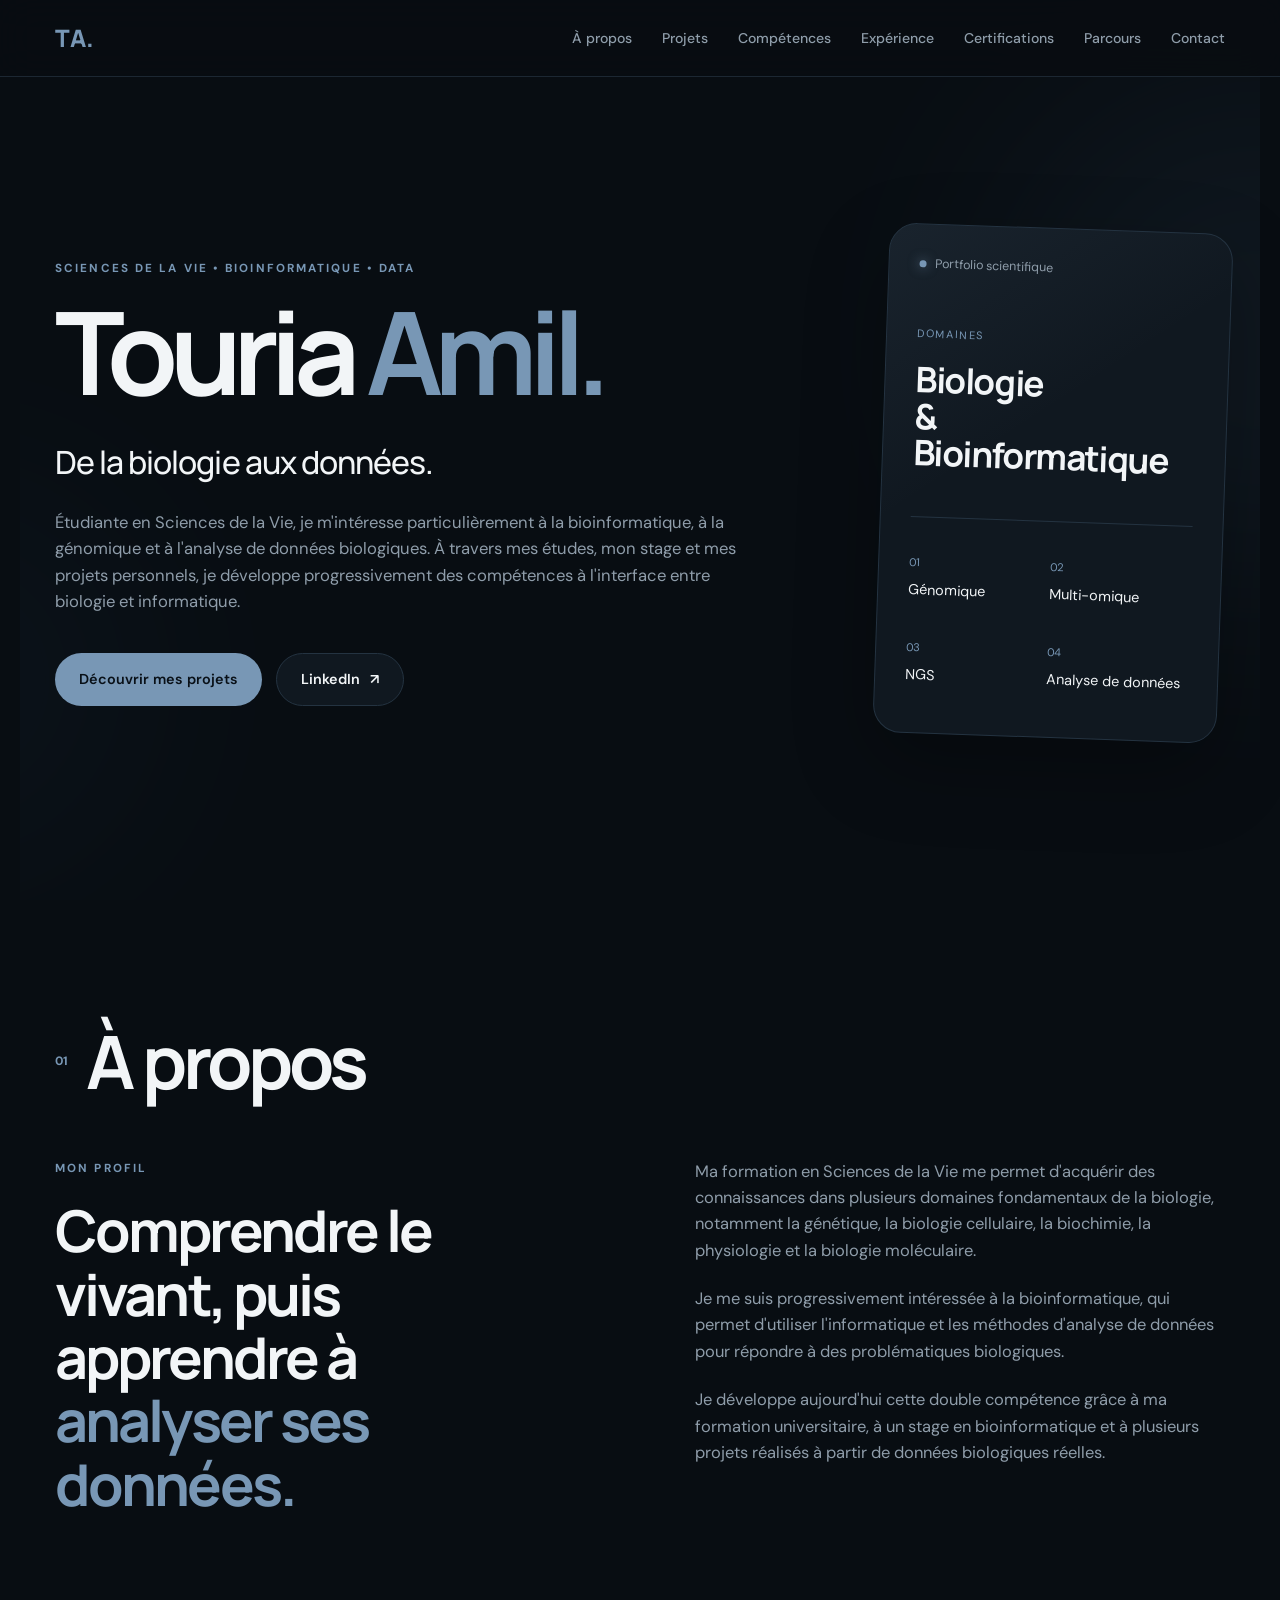
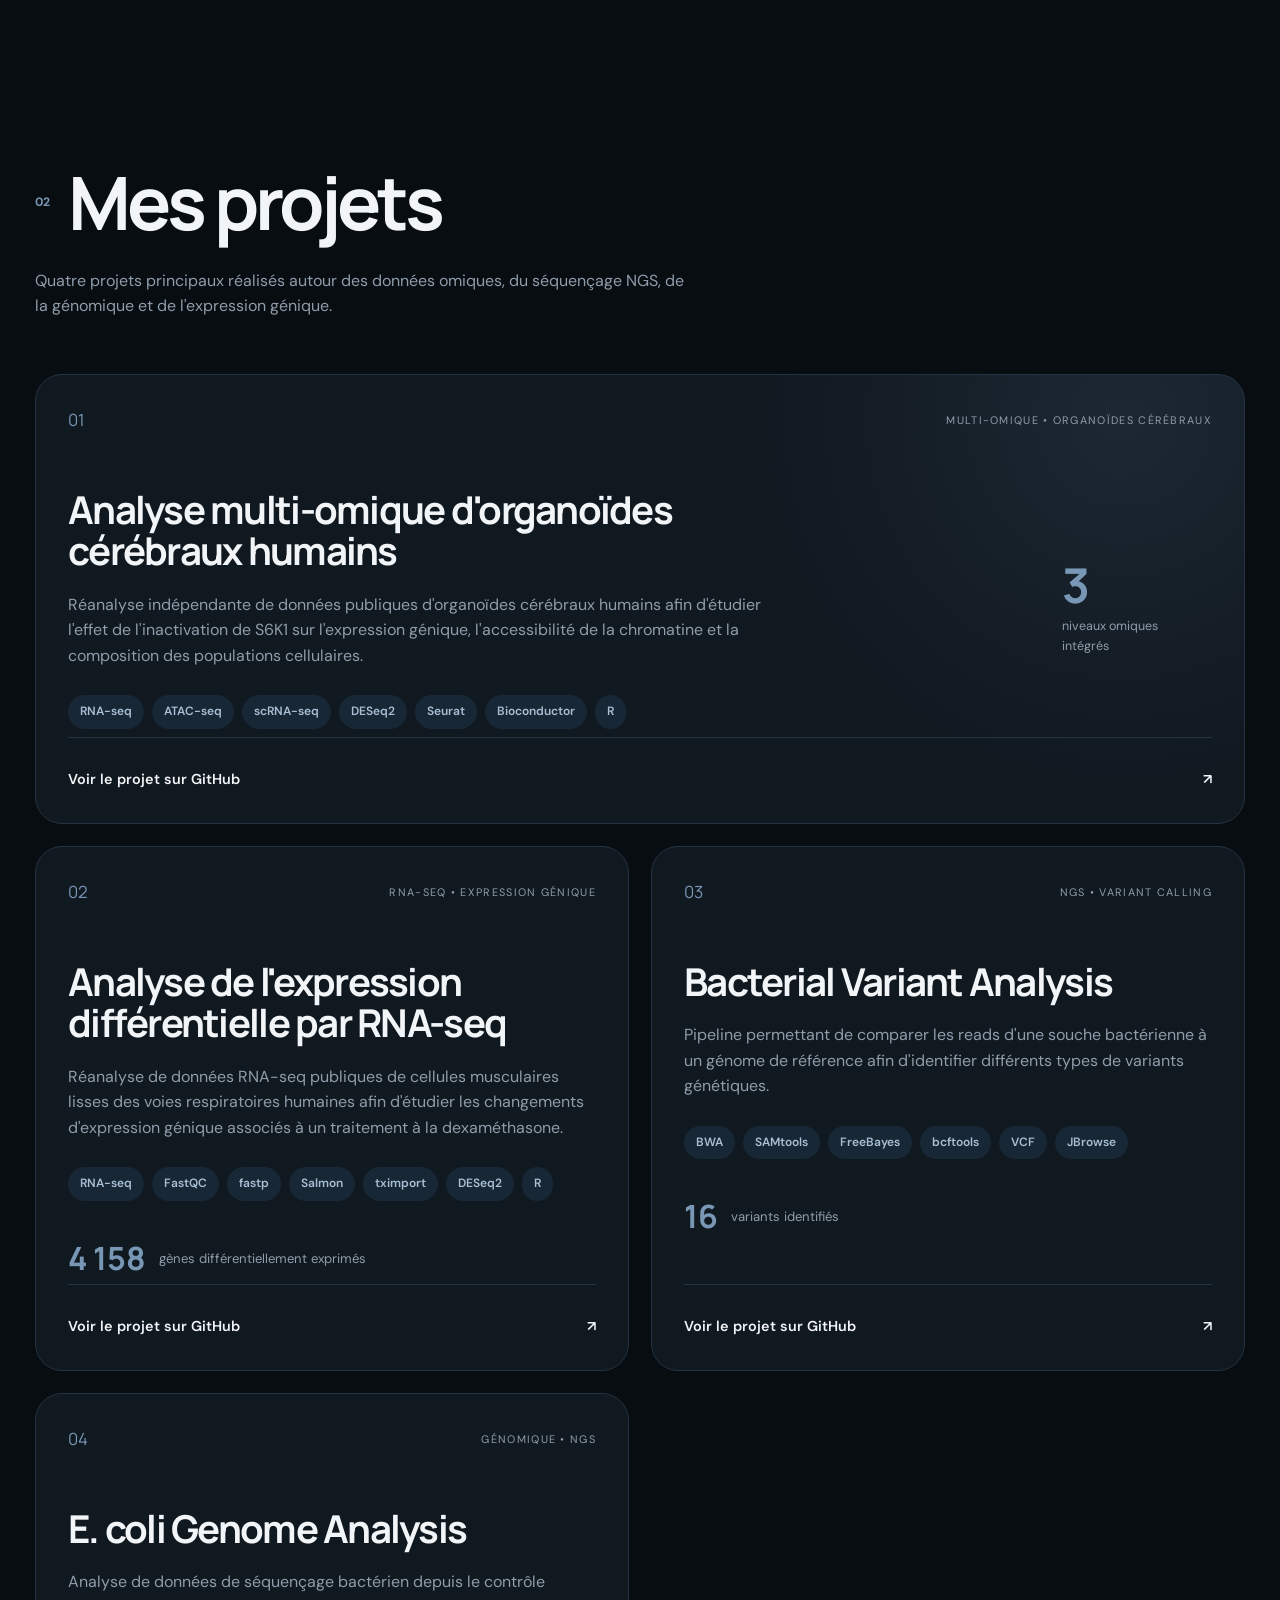
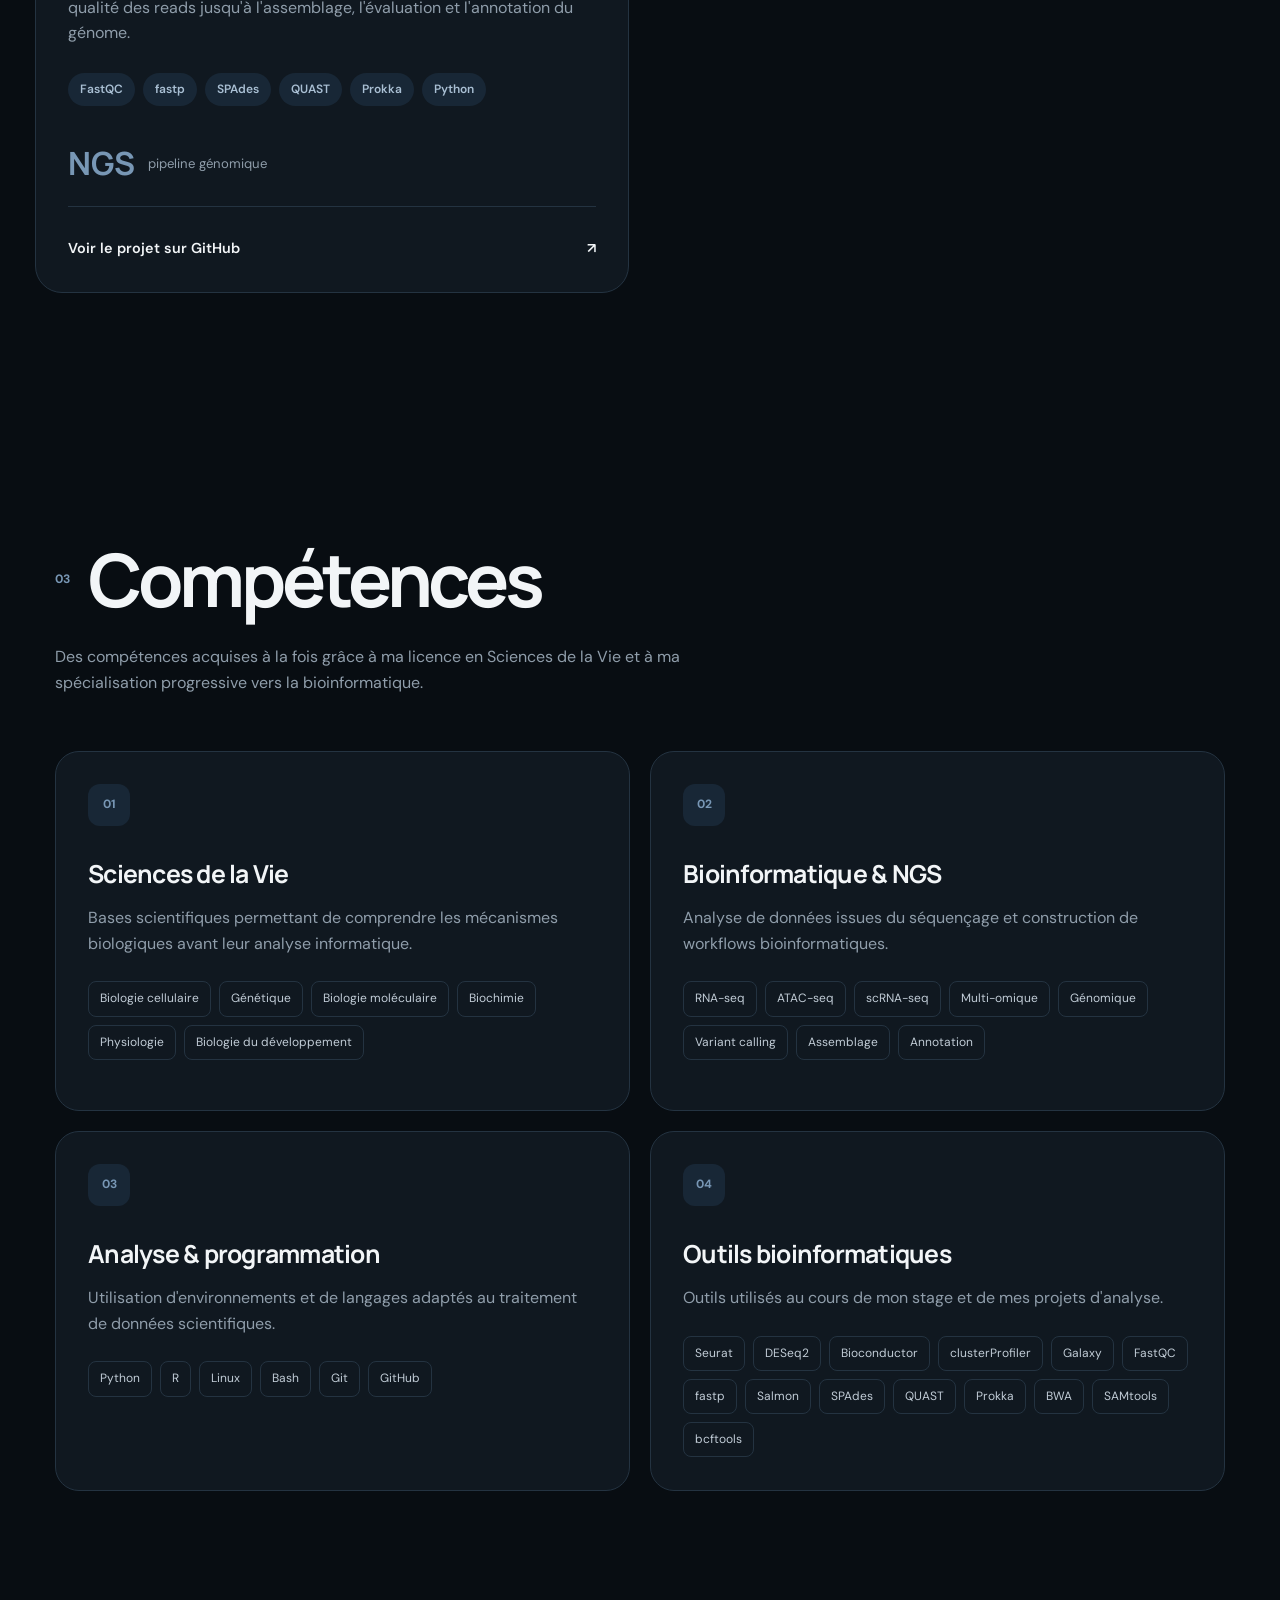
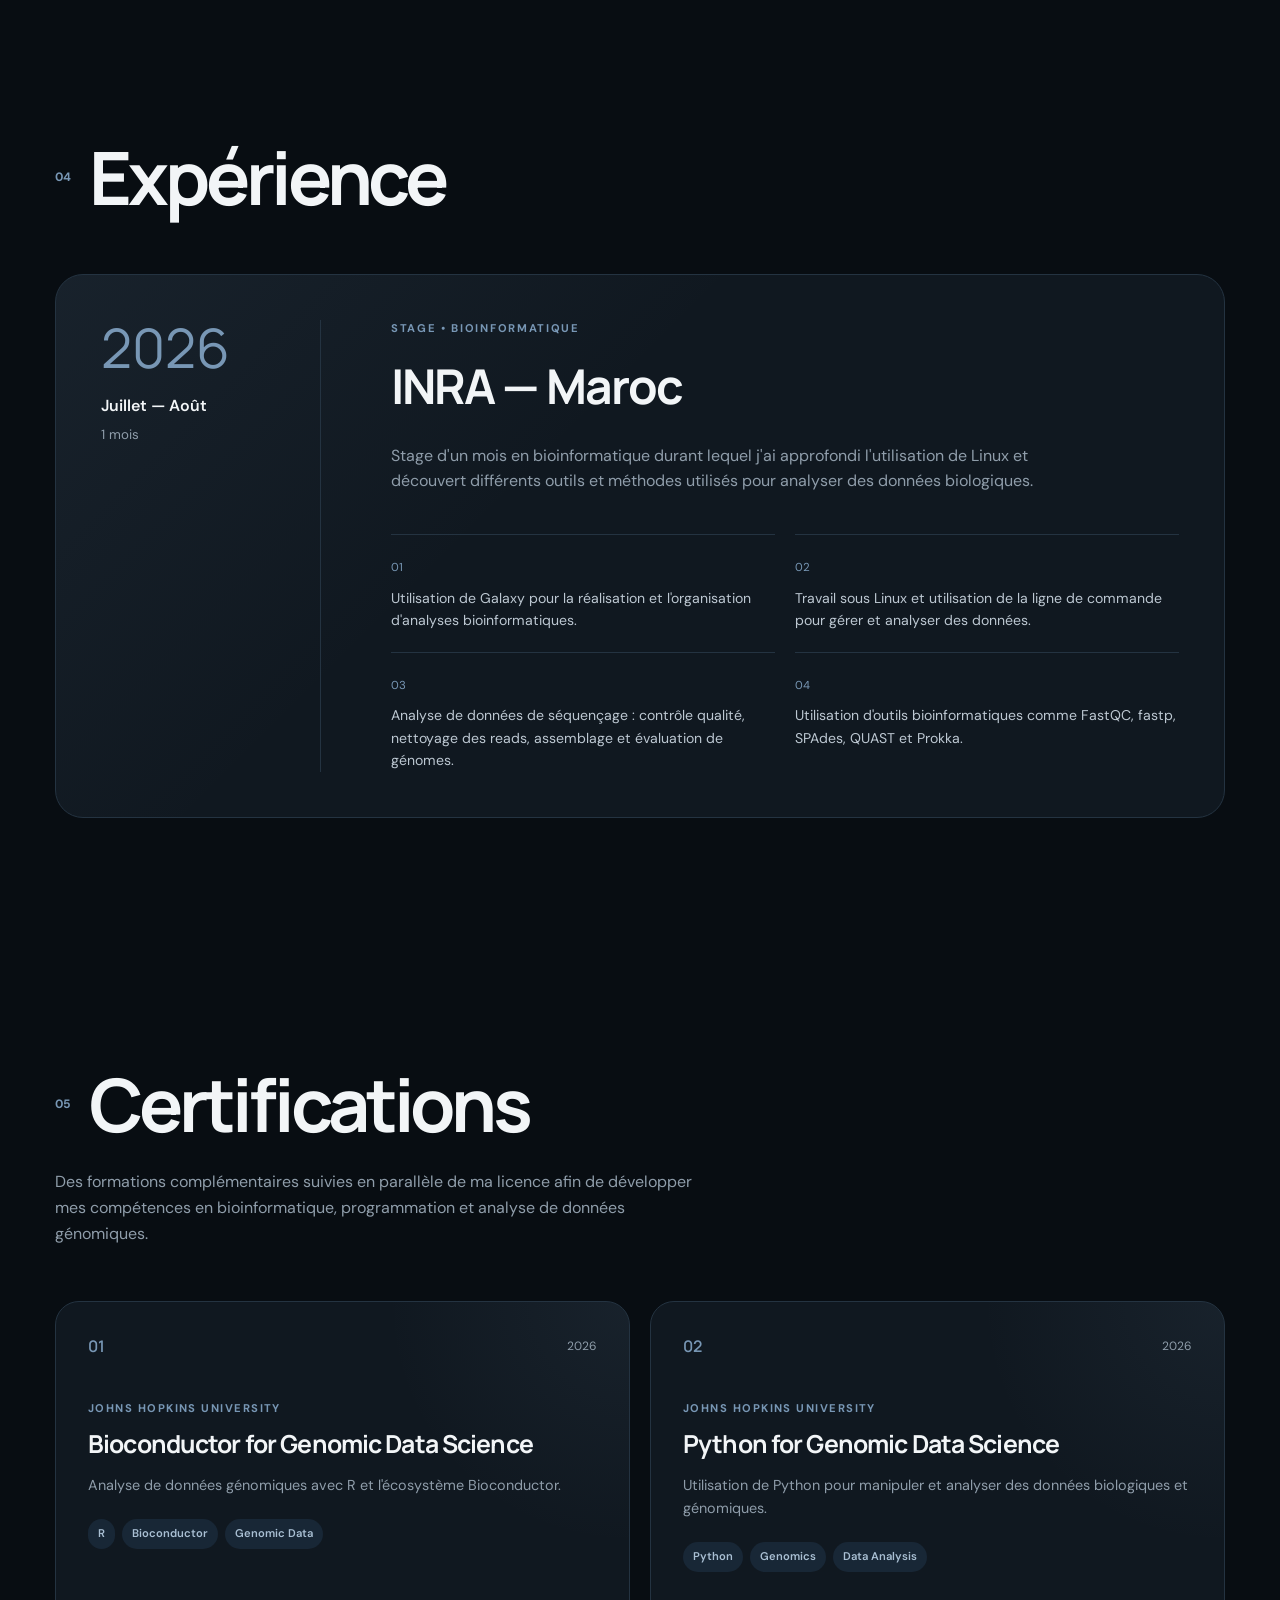
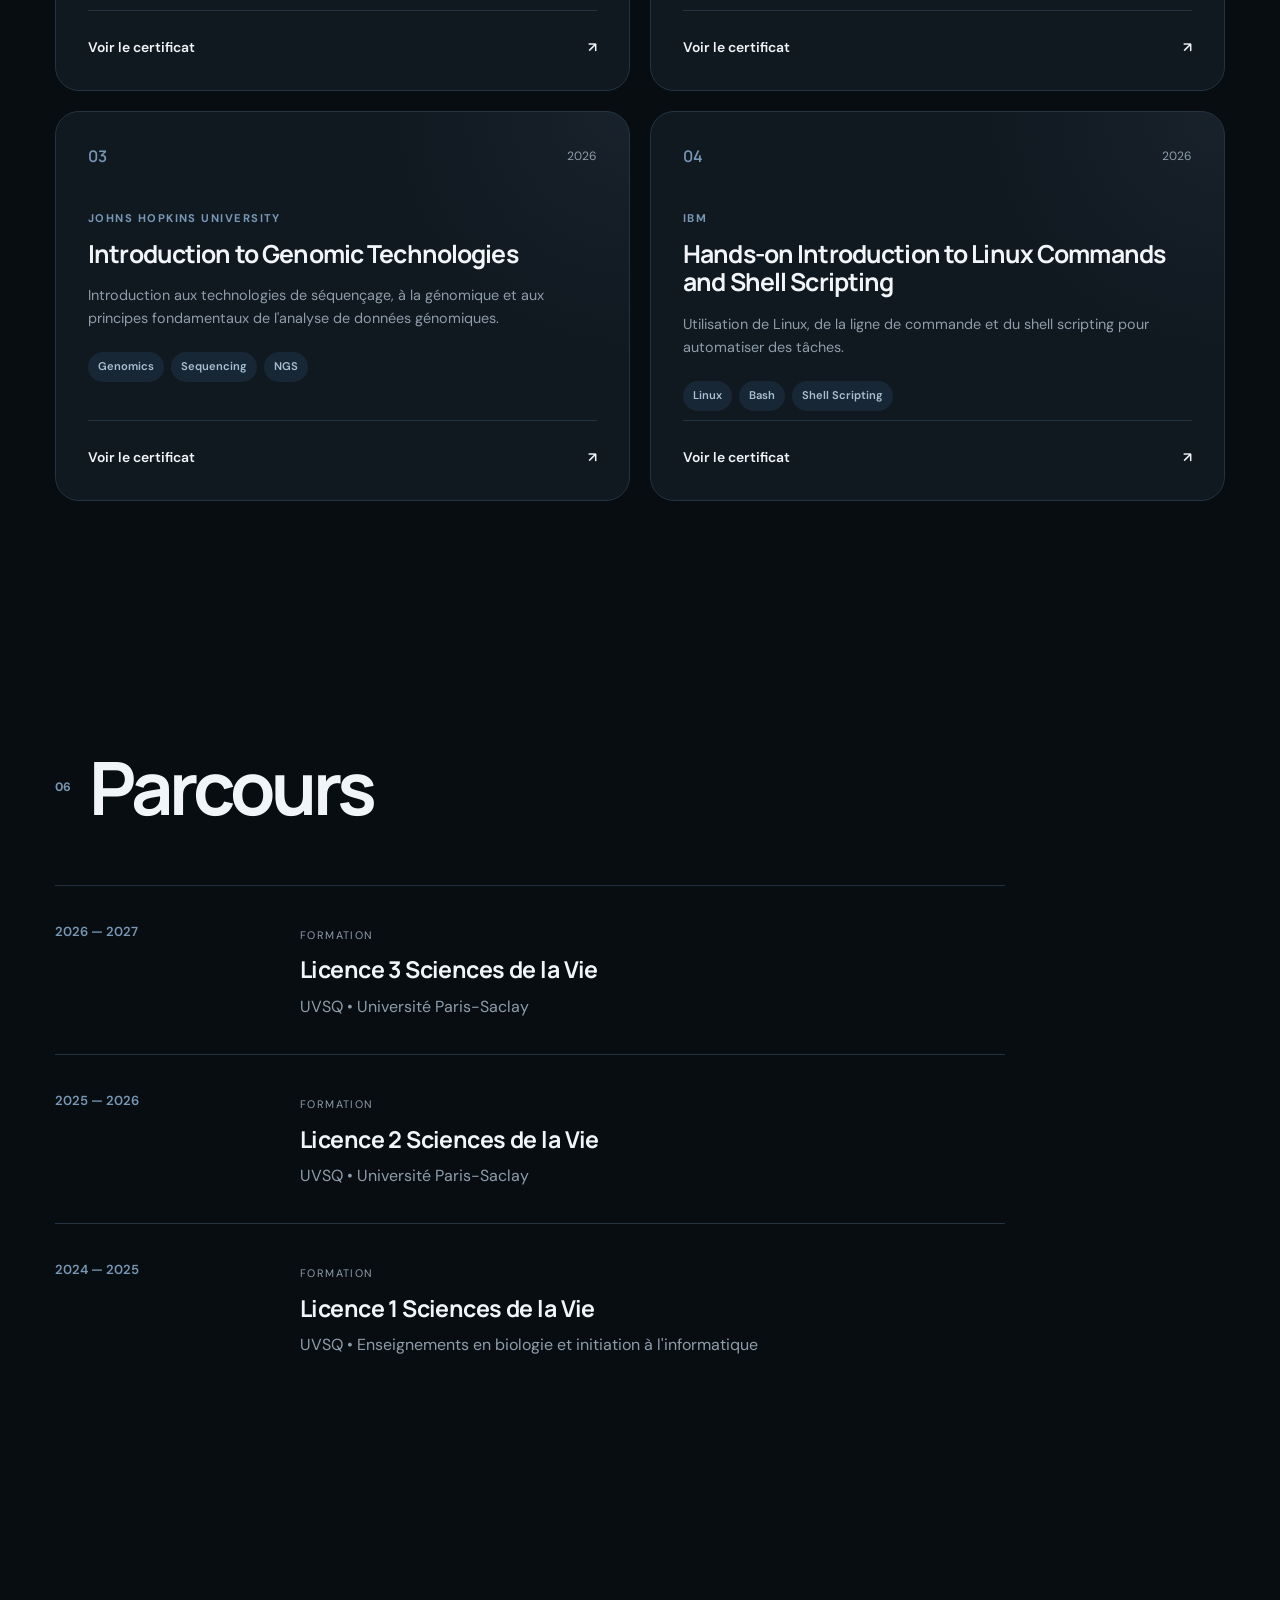
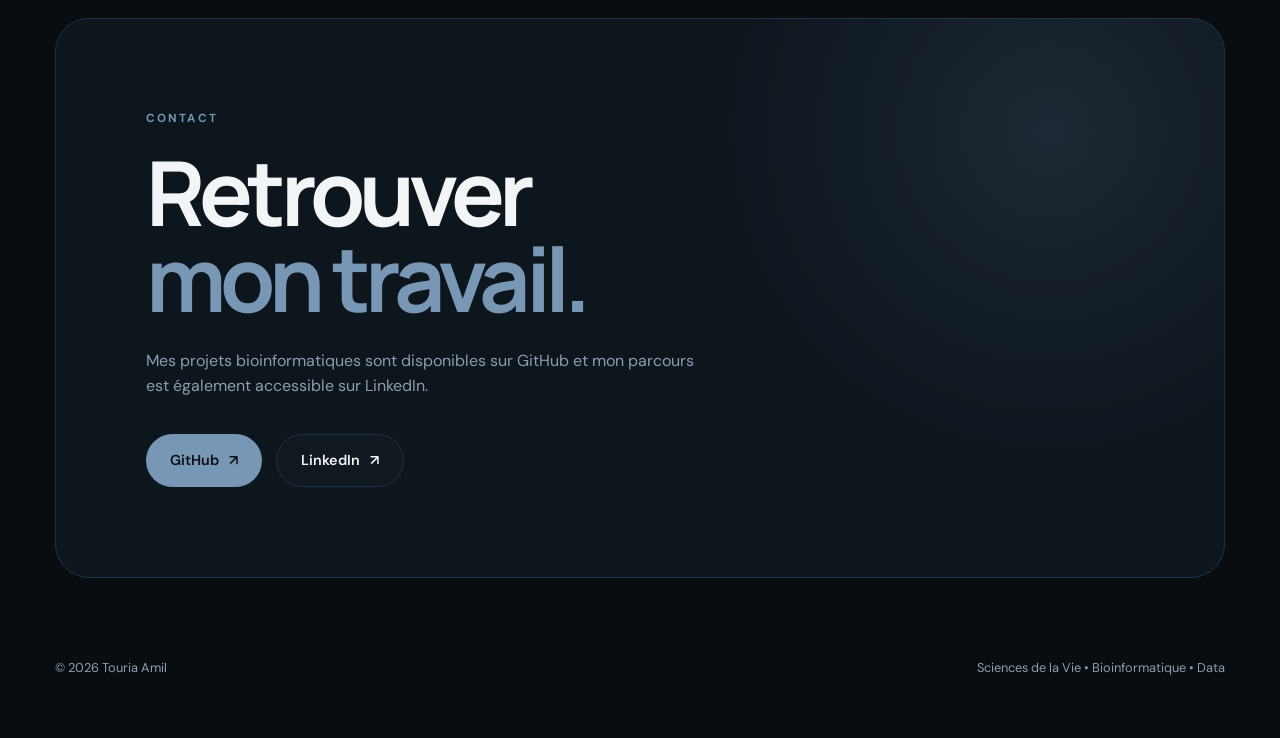
==== index.html @ 4ae5f720 "Initial portfolio" ====
<!DOCTYPE html>
<html lang="fr">

<head>
    <meta charset="UTF-8">

    <meta name="viewport"
          content="width=device-width, initial-scale=1.0">

    <meta name="description"
          content="Portfolio de Touria Amil - Sciences de la Vie, bioinformatique et analyse de données biologiques">

    <title>Touria Amil | Portfolio</title>

    <link rel="stylesheet" href="style.css">
</head>

<body>

    <header class="header">

        <nav class="navbar">

            <a href="#accueil" class="logo">
                TA.
            </a>

            <div class="nav-links">

                <a href="#apropos">À propos</a>
                <a href="#projets">Projets</a>
                <a href="#competences">Compétences</a>
                <a href="#experience">Expérience</a>
                <a href="#certifications">Certifications</a>
                <a href="#parcours">Parcours</a>
                <a href="#contact">Contact</a>

            </div>

        </nav>

    </header>


    <main>

        <section id="accueil" class="hero">

            <div class="hero-background">
                <div class="glow glow-one"></div>
                <div class="glow glow-two"></div>
            </div>

            <div class="hero-content">

                <p class="hero-label">
                    SCIENCES DE LA VIE • BIOINFORMATIQUE • DATA
                </p>

                <h1>
                    Touria
                    <span>Amil.</span>
                </h1>

                <h2>
                    De la biologie aux données.
                </h2>

                <p class="hero-description">
                    Étudiante en Sciences de la Vie, je m'intéresse
                    particulièrement à la bioinformatique, à la génomique
                    et à l'analyse de données biologiques.

                    À travers mes études, mon stage et mes projets personnels,
                    je développe progressivement des compétences à l'interface
                    entre biologie et informatique.
                </p>

                <div class="hero-buttons">

                    <a href="#projets"
                       class="btn btn-primary">
                        Découvrir mes projets
                    </a>

                    <a href="https://www.linkedin.com/in/touria-amil-13b380334/?locale=fr"
                       target="_blank"
                       rel="noopener noreferrer"
                       class="btn btn-secondary">

                        LinkedIn
                        <span>↗</span>

                    </a>

                </div>

            </div>


            <div class="hero-visual">

                <div class="profile-card">

                    <div class="profile-card-top">

                        <span class="status-dot"></span>

                        <span>
                            Portfolio scientifique
                        </span>

                    </div>

                    <div class="profile-main">

                        <span class="profile-small">
                            DOMAINES
                        </span>

                        <h3>
                            Biologie
                            <br>
                            &
                            <br>
                            Bioinformatique
                        </h3>

                    </div>

                    <div class="profile-fields">

                        <div>
                            <span>01</span>
                            <p>Génomique</p>
                        </div>

                        <div>
                            <span>02</span>
                            <p>Multi-omique</p>
                        </div>

                        <div>
                            <span>03</span>
                            <p>NGS</p>
                        </div>

                        <div>
                            <span>04</span>
                            <p>Analyse de données</p>
                        </div>

                    </div>

                </div>

            </div>

        </section>


        <section id="apropos"
                 class="section">

            <div class="section-heading">

                <span>01</span>

                <h2>
                    À propos
                </h2>

            </div>

            <div class="about-grid">

                <div class="about-title">

                    <p class="mini-label">
                        MON PROFIL
                    </p>

                    <h3>
                        Comprendre le vivant,
                        puis apprendre à
                        <span>
                            analyser ses données.
                        </span>
                    </h3>

                </div>

                <div class="about-text">

                    <p>
                        Ma formation en Sciences de la Vie me permet
                        d'acquérir des connaissances dans plusieurs domaines
                        fondamentaux de la biologie, notamment la génétique,
                        la biologie cellulaire, la biochimie, la physiologie
                        et la biologie moléculaire.
                    </p>

                    <p>
                        Je me suis progressivement intéressée à la bioinformatique,
                        qui permet d'utiliser l'informatique et les méthodes
                        d'analyse de données pour répondre à des problématiques
                        biologiques.
                    </p>

                    <p>
                        Je développe aujourd'hui cette double compétence grâce
                        à ma formation universitaire, à un stage en bioinformatique
                        et à plusieurs projets réalisés à partir de données
                        biologiques réelles.
                    </p>

                </div>

            </div>

        </section>


        <section id="projets"
                 class="section projects-section">

            <div class="section-heading">

                <span>02</span>

                <h2>
                    Mes projets
                </h2>

            </div>

            <p class="section-intro">
                Quatre projets principaux réalisés autour des données omiques,
                du séquençage NGS, de la génomique et de l'expression génique.
            </p>


            <div class="projects-grid">

                <article class="project-card project-featured">

                    <div class="project-header">

                        <span class="project-number">
                            01
                        </span>

                        <span class="project-category">
                            MULTI-OMIQUE • ORGANOÏDES CÉRÉBRAUX
                        </span>

                    </div>

                    <div class="project-content">

                        <div class="project-main">

                            <h3>
                                Analyse multi-omique d'organoïdes cérébraux humains
                            </h3>

                            <p>
                                Réanalyse indépendante de données publiques
                                d'organoïdes cérébraux humains afin d'étudier
                                l'effet de l'inactivation de S6K1 sur l'expression
                                génique, l'accessibilité de la chromatine et
                                la composition des populations cellulaires.
                            </p>

                            <div class="tags">

                                <span>RNA-seq</span>
                                <span>ATAC-seq</span>
                                <span>scRNA-seq</span>
                                <span>DESeq2</span>
                                <span>Seurat</span>
                                <span>Bioconductor</span>
                                <span>R</span>

                            </div>

                        </div>

                        <div class="project-stat">

                            <strong>
                                3
                            </strong>

                            <p>
                                niveaux omiques
                                <br>
                                intégrés
                            </p>

                        </div>

                    </div>

                    <a href="https://github.com/touriaamil/Cell-Souches-Organoides-Multiomics"
                       target="_blank"
                       rel="noopener noreferrer"
                       class="project-link">

                        <span>
                            Voir le projet sur GitHub
                        </span>

                        <span class="arrow">
                            ↗
                        </span>

                    </a>

                </article>


                <article class="project-card">

                    <div class="project-header">

                        <span class="project-number">
                            02
                        </span>

                        <span class="project-category">
                            RNA-SEQ • EXPRESSION GÉNIQUE
                        </span>

                    </div>

                    <div class="project-main">

                        <h3>
                            Analyse de l'expression différentielle par RNA-seq
                        </h3>

                        <p>
                            Réanalyse de données RNA-seq publiques de cellules
                            musculaires lisses des voies respiratoires humaines
                            afin d'étudier les changements d'expression génique
                            associés à un traitement à la dexaméthasone.
                        </p>

                        <div class="tags">

                            <span>RNA-seq</span>
                            <span>FastQC</span>
                            <span>fastp</span>
                            <span>Salmon</span>
                            <span>tximport</span>
                            <span>DESeq2</span>
                            <span>R</span>

                        </div>

                        <div class="small-stat">

                            <strong>
                                4 158
                            </strong>

                            <span>
                                gènes différentiellement exprimés
                            </span>

                        </div>

                    </div>

                    <a href="https://github.com/touriaamil/RNAseq-Differential-Expression-Analysis"
                       target="_blank"
                       rel="noopener noreferrer"
                       class="project-link">

                        <span>
                            Voir le projet sur GitHub
                        </span>

                        <span class="arrow">
                            ↗
                        </span>

                    </a>

                </article>


                <article class="project-card">

                    <div class="project-header">

                        <span class="project-number">
                            03
                        </span>

                        <span class="project-category">
                            NGS • VARIANT CALLING
                        </span>

                    </div>

                    <div class="project-main">

                        <h3>
                            Bacterial Variant Analysis
                        </h3>

                        <p>
                            Pipeline permettant de comparer les reads d'une
                            souche bactérienne à un génome de référence afin
                            d'identifier différents types de variants génétiques.
                        </p>

                        <div class="tags">

                            <span>BWA</span>
                            <span>SAMtools</span>
                            <span>FreeBayes</span>
                            <span>bcftools</span>
                            <span>VCF</span>
                            <span>JBrowse</span>

                        </div>

                        <div class="small-stat">

                            <strong>
                                16
                            </strong>

                            <span>
                                variants identifiés
                            </span>

                        </div>

                    </div>

                    <a href="https://github.com/touriaamil/Bacterial-Variant-Analysis"
                       target="_blank"
                       rel="noopener noreferrer"
                       class="project-link">

                        <span>
                            Voir le projet sur GitHub
                        </span>

                        <span class="arrow">
                            ↗
                        </span>

                    </a>

                </article>


                <article class="project-card">

                    <div class="project-header">

                        <span class="project-number">
                            04
                        </span>

                        <span class="project-category">
                            GÉNOMIQUE • NGS
                        </span>

                    </div>

                    <div class="project-main">

                        <h3>
                            E. coli Genome Analysis
                        </h3>

                        <p>
                            Analyse de données de séquençage bactérien depuis
                            le contrôle qualité des reads jusqu'à l'assemblage,
                            l'évaluation et l'annotation du génome.
                        </p>

                        <div class="tags">

                            <span>FastQC</span>
                            <span>fastp</span>
                            <span>SPAdes</span>
                            <span>QUAST</span>
                            <span>Prokka</span>
                            <span>Python</span>

                        </div>

                        <div class="small-stat">

                            <strong>
                                NGS
                            </strong>

                            <span>
                                pipeline génomique
                            </span>

                        </div>

                    </div>

                    <a href="https://github.com/touriaamil/Ecoli-Genome-Analysis"
                       target="_blank"
                       rel="noopener noreferrer"
                       class="project-link">

                        <span>
                            Voir le projet sur GitHub
                        </span>

                        <span class="arrow">
                            ↗
                        </span>

                    </a>

                </article>

            </div>

        </section>


        <section id="competences"
                 class="section skills-section">

            <div class="section-heading">

                <span>03</span>

                <h2>
                    Compétences
                </h2>

            </div>

            <p class="section-intro">
                Des compétences acquises à la fois grâce à ma licence
                en Sciences de la Vie et à ma spécialisation progressive
                vers la bioinformatique.
            </p>

            <div class="skills-grid">


                <article class="skill-card">

                    <div class="skill-icon">
                        01
                    </div>

                    <h3>
                        Sciences de la Vie
                    </h3>

                    <p>
                        Bases scientifiques permettant de comprendre
                        les mécanismes biologiques avant leur analyse
                        informatique.
                    </p>

                    <div class="skill-list">

                        <span>Biologie cellulaire</span>
                        <span>Génétique</span>
                        <span>Biologie moléculaire</span>
                        <span>Biochimie</span>
                        <span>Physiologie</span>
                        <span>Biologie du développement</span>

                    </div>

                </article>


                <article class="skill-card">

                    <div class="skill-icon">
                        02
                    </div>

                    <h3>
                        Bioinformatique & NGS
                    </h3>

                    <p>
                        Analyse de données issues du séquençage et
                        construction de workflows bioinformatiques.
                    </p>

                    <div class="skill-list">

                        <span>RNA-seq</span>
                        <span>ATAC-seq</span>
                        <span>scRNA-seq</span>
                        <span>Multi-omique</span>
                        <span>Génomique</span>
                        <span>Variant calling</span>
                        <span>Assemblage</span>
                        <span>Annotation</span>

                    </div>

                </article>


                <article class="skill-card">

                    <div class="skill-icon">
                        03
                    </div>

                    <h3>
                        Analyse & programmation
                    </h3>

                    <p>
                        Utilisation d'environnements et de langages
                        adaptés au traitement de données scientifiques.
                    </p>

                    <div class="skill-list">

                        <span>Python</span>
                        <span>R</span>
                        <span>Linux</span>
                        <span>Bash</span>
                        <span>Git</span>
                        <span>GitHub</span>

                    </div>

                </article>


                <article class="skill-card">

                    <div class="skill-icon">
                        04
                    </div>

                    <h3>
                        Outils bioinformatiques
                    </h3>

                    <p>
                        Outils utilisés au cours de mon stage
                        et de mes projets d'analyse.
                    </p>

                    <div class="skill-list">

                        <span>Seurat</span>
                        <span>DESeq2</span>
                        <span>Bioconductor</span>
                        <span>clusterProfiler</span>
                        <span>Galaxy</span>
                        <span>FastQC</span>
                        <span>fastp</span>
                        <span>Salmon</span>
                        <span>SPAdes</span>
                        <span>QUAST</span>
                        <span>Prokka</span>
                        <span>BWA</span>
                        <span>SAMtools</span>
                        <span>bcftools</span>

                    </div>

                </article>

            </div>

        </section>


        <section id="experience"
                 class="section experience-section">

            <div class="section-heading">

                <span>04</span>

                <h2>
                    Expérience
                </h2>

            </div>

            <div class="experience-card">

                <div class="experience-date">

                    <span>
                        2026
                    </span>

                    <p>
                        Juillet — Août
                    </p>

                    <small>
                        1 mois
                    </small>

                </div>

                <div class="experience-content">

                    <p class="experience-type">
                        STAGE • BIOINFORMATIQUE
                    </p>

                    <h3>
                        INRA — Maroc
                    </h3>

                    <p class="experience-description">
                        Stage d'un mois en bioinformatique durant lequel
                        j'ai approfondi l'utilisation de Linux et découvert
                        différents outils et méthodes utilisés pour analyser
                        des données biologiques.
                    </p>

                    <div class="experience-details">

                        <div>

                            <span>
                                01
                            </span>

                            <p>
                                Utilisation de Galaxy pour la réalisation
                                et l'organisation d'analyses bioinformatiques.
                            </p>

                        </div>

                        <div>

                            <span>
                                02
                            </span>

                            <p>
                                Travail sous Linux et utilisation de la ligne
                                de commande pour gérer et analyser des données.
                            </p>

                        </div>

                        <div>

                            <span>
                                03
                            </span>

                            <p>
                                Analyse de données de séquençage :
                                contrôle qualité, nettoyage des reads,
                                assemblage et évaluation de génomes.
                            </p>

                        </div>

                        <div>

                            <span>
                                04
                            </span>

                            <p>
                                Utilisation d'outils bioinformatiques
                                comme FastQC, fastp, SPAdes, QUAST
                                et Prokka.
                            </p>

                        </div>

                    </div>

                </div>

            </div>

        </section>


        <section id="certifications"
                 class="section certifications-section">

            <div class="section-heading">

                <span>05</span>

                <h2>
                    Certifications
                </h2>

            </div>

            <p class="section-intro">
                Des formations complémentaires suivies en parallèle de ma licence
                afin de développer mes compétences en bioinformatique,
                programmation et analyse de données génomiques.
            </p>

            <div class="certifications-grid">


                <article class="certification-card">

                    <div class="certification-top">
                        <span class="certification-number">01</span>
                        <span class="certification-year">2026</span>
                    </div>

                    <div class="certification-organization">
                        JOHNS HOPKINS UNIVERSITY
                    </div>

                    <h3>
                        Bioconductor for Genomic Data Science
                    </h3>

                    <p>
                        Analyse de données génomiques avec R et l'écosystème
                        Bioconductor.
                    </p>

                    <div class="certification-tags">
                        <span>R</span>
                        <span>Bioconductor</span>
                        <span>Genomic Data</span>
                    </div>

                    <a href="https://www.coursera.org/account/accomplishments/verify/8W6YZ1PSW32G"
                       target="_blank"
                       rel="noopener noreferrer"
                       class="certification-link">

                        Voir le certificat
                        <span>↗</span>

                    </a>

                </article>


                <article class="certification-card">

                    <div class="certification-top">
                        <span class="certification-number">02</span>
                        <span class="certification-year">2026</span>
                    </div>

                    <div class="certification-organization">
                        JOHNS HOPKINS UNIVERSITY
                    </div>

                    <h3>
                        Python for Genomic Data Science
                    </h3>

                    <p>
                        Utilisation de Python pour manipuler et analyser
                        des données biologiques et génomiques.
                    </p>

                    <div class="certification-tags">
                        <span>Python</span>
                        <span>Genomics</span>
                        <span>Data Analysis</span>
                    </div>

                    <a href="https://www.coursera.org/account/accomplishments/verify/BHMK1ERKHTKM"
                       target="_blank"
                       rel="noopener noreferrer"
                       class="certification-link">

                        Voir le certificat
                        <span>↗</span>

                    </a>

                </article>


                <article class="certification-card">

                    <div class="certification-top">
                        <span class="certification-number">03</span>
                        <span class="certification-year">2026</span>
                    </div>

                    <div class="certification-organization">
                        JOHNS HOPKINS UNIVERSITY
                    </div>

                    <h3>
                        Introduction to Genomic Technologies
                    </h3>

                    <p>
                        Introduction aux technologies de séquençage,
                        à la génomique et aux principes fondamentaux
                        de l'analyse de données génomiques.
                    </p>

                    <div class="certification-tags">
                        <span>Genomics</span>
                        <span>Sequencing</span>
                        <span>NGS</span>
                    </div>

                    <a href="https://www.coursera.org/account/accomplishments/verify/JT75RPNIPTYS"
                       target="_blank"
                       rel="noopener noreferrer"
                       class="certification-link">

                        Voir le certificat
                        <span>↗</span>

                    </a>

                </article>


                <article class="certification-card">

                    <div class="certification-top">
                        <span class="certification-number">04</span>
                        <span class="certification-year">2026</span>
                    </div>

                    <div class="certification-organization">
                        IBM
                    </div>

                    <h3>
                        Hands-on Introduction to Linux Commands and Shell Scripting
                    </h3>

                    <p>
                        Utilisation de Linux, de la ligne de commande
                        et du shell scripting pour automatiser des tâches.
                    </p>

                    <div class="certification-tags">
                        <span>Linux</span>
                        <span>Bash</span>
                        <span>Shell Scripting</span>
                    </div>

                    <a href="https://www.coursera.org/account/accomplishments/verify/GM9IH5343HA5"
                       target="_blank"
                       rel="noopener noreferrer"
                       class="certification-link">

                        Voir le certificat
                        <span>↗</span>

                    </a>

                </article>

            </div>

        </section>


        <section id="parcours"
                 class="section">

            <div class="section-heading">

                <span>06</span>

                <h2>
                    Parcours
                </h2>

            </div>

            <div class="timeline">

                <div class="timeline-item">

                    <div class="timeline-year">
                        2026 — 2027
                    </div>

                    <div class="timeline-content">

                        <span>
                            FORMATION
                        </span>

                        <h3>
                            Licence 3 Sciences de la Vie
                        </h3>

                        <p>
                            UVSQ • Université Paris-Saclay
                        </p>

                    </div>

                </div>


                <div class="timeline-item">

                    <div class="timeline-year">
                        2025 — 2026
                    </div>

                    <div class="timeline-content">

                        <span>
                            FORMATION
                        </span>

                        <h3>
                            Licence 2 Sciences de la Vie
                        </h3>

                        <p>
                            UVSQ • Université Paris-Saclay
                        </p>

                    </div>

                </div>


                <div class="timeline-item">

                    <div class="timeline-year">
                        2024 — 2025
                    </div>

                    <div class="timeline-content">

                        <span>
                            FORMATION
                        </span>

                        <h3>
                            Licence 1 Sciences de la Vie
                        </h3>

                        <p>
                            UVSQ • Enseignements en biologie
                            et initiation à l'informatique
                        </p>

                    </div>

                </div>

            </div>

        </section>


        <section id="contact"
                 class="contact-wrapper">

            <div class="contact-card">

                <p class="contact-label">
                    CONTACT
                </p>

                <h2>
                    Retrouver
                    <br>

                    <span>
                        mon travail.
                    </span>

                </h2>

                <p class="contact-description">
                    Mes projets bioinformatiques sont disponibles
                    sur GitHub et mon parcours est également
                    accessible sur LinkedIn.
                </p>

                <div class="contact-buttons">

                    <a href="https://github.com/touriaamil"
                       target="_blank"
                       rel="noopener noreferrer"
                       class="btn contact-primary">

                        GitHub
                        <span>↗</span>

                    </a>

                    <a href="https://www.linkedin.com/in/touria-amil-13b380334/?locale=fr"
                       target="_blank"
                       rel="noopener noreferrer"
                       class="btn contact-secondary">

                        LinkedIn
                        <span>↗</span>

                    </a>

                </div>

            </div>

        </section>

    </main>


    <footer>

        <p>
            © 2026 Touria Amil
        </p>

        <p>
            Sciences de la Vie • Bioinformatique • Data
        </p>

    </footer>


    <script src="script.js"></script>

</body>

</html>
---- style.css ----
@import url('https://fonts.googleapis.com/css2?family=DM+Sans:wght@400;500;600&family=Manrope:wght@400;500;600;700;800&display=swap');

:root {
    --background: #080d12;

    --surface: #101820;
    --surface-light: #141f29;
    --surface-hover: #182530;

    --text: #f2f5f7;
    --muted: #8f9daa;

    --accent: #7897b5;
    --accent-bright: #a9bfd3;
    --accent-soft: #182736;

    --border: #243341;
    --border-light: #304457;
}

* {
    margin: 0;
    padding: 0;
    box-sizing: border-box;
}

html {
    scroll-behavior: smooth;
}

body {
    background: var(--background);
    color: var(--text);
    font-family: "DM Sans", sans-serif;
    line-height: 1.6;
    overflow-x: hidden;
}

a {
    color: inherit;
    text-decoration: none;
}


.header {
    position: fixed;
    top: 0;
    left: 0;
    width: 100%;
    z-index: 1000;

    background: rgba(8, 13, 18, 0.88);
    backdrop-filter: blur(18px);
    -webkit-backdrop-filter: blur(18px);

    border-bottom: 1px solid rgba(36, 51, 65, 0.72);
}

.navbar {
    max-width: 1240px;
    height: 76px;
    margin: auto;
    padding: 0 35px;

    display: flex;
    justify-content: space-between;
    align-items: center;
}

.logo {
    font-family: "Manrope", sans-serif;
    font-size: 1.5rem;
    font-weight: 800;
    color: var(--accent);
}

.nav-links {
    display: flex;
    align-items: center;
    gap: 30px;
}

.nav-links a {
    color: var(--muted);
    font-size: 0.88rem;
    font-weight: 500;
    transition: 0.25s ease;
}

.nav-links a:hover {
    color: var(--accent-bright);
}


.hero {
    position: relative;

    max-width: 1240px;
    min-height: 100vh;

    margin: auto;
    padding: 155px 35px 90px;

    display: grid;
    grid-template-columns: 1.5fr 0.7fr;
    align-items: center;
    gap: 90px;
}

.hero-background {
    position: absolute;
    inset: 0;

    pointer-events: none;
    overflow: hidden;
}

.glow {
    position: absolute;
    border-radius: 50%;

    filter: blur(130px);
    opacity: 0.11;
}

.glow-one {
    width: 500px;
    height: 500px;

    background: #557b9f;

    top: 10%;
    right: -20%;
}

.glow-two {
    width: 350px;
    height: 350px;

    background: #315879;

    left: -20%;
    bottom: 5%;
}

.hero-content {
    position: relative;
    z-index: 2;
}

.hero-label,
.mini-label,
.contact-label {
    color: var(--accent);

    letter-spacing: 0.18em;
    font-size: 0.73rem;
    font-weight: 700;

    margin-bottom: 22px;
}

.hero h1 {
    font-family: "Manrope", sans-serif;

    font-size: clamp(4.5rem, 9vw, 7.8rem);
    line-height: 0.9;

    letter-spacing: -0.075em;
    font-weight: 700;
}

.hero h1 span {
    color: var(--accent);
}

.hero h2 {
    margin-top: 34px;

    font-family: "Manrope", sans-serif;
    font-size: clamp(1.5rem, 2.5vw, 2.2rem);

    letter-spacing: -0.03em;
    font-weight: 500;
}

.hero-description {
    max-width: 700px;

    margin-top: 20px;

    color: var(--muted);
    font-size: 1.04rem;
}

.hero-buttons {
    display: flex;
    gap: 14px;
    flex-wrap: wrap;

    margin-top: 38px;
}


.btn {
    display: inline-flex;
    align-items: center;
    justify-content: center;

    gap: 10px;

    padding: 14px 24px;

    border-radius: 100px;

    font-size: 0.9rem;
    font-weight: 600;

    transition: 0.25s ease;
}

.btn-primary {
    background: var(--accent);
    color: #091017;
}

.btn-primary:hover {
    background: var(--accent-bright);

    transform: translateY(-3px);

    box-shadow:
        0 14px 35px
        rgba(81, 121, 158, 0.2);
}

.btn-secondary {
    border: 1px solid var(--border);

    background: var(--surface);
    color: var(--text);
}

.btn-secondary:hover {
    color: var(--accent-bright);
    border-color: var(--accent);

    transform: translateY(-3px);
}


.hero-visual {
    position: relative;
    z-index: 2;
}

.profile-card {
    padding: 30px;

    border-radius: 28px;

    background:
        linear-gradient(
            145deg,
            rgba(120, 151, 181, 0.09),
            transparent 40%
        ),
        var(--surface);

    border: 1px solid var(--border);

    box-shadow:
        0 30px 80px
        rgba(0, 0, 0, 0.28);

    transform: rotate(2deg);

    transition: 0.35s ease;
}

.profile-card:hover {
    transform: rotate(0deg) translateY(-7px);

    border-color:
        rgba(120, 151, 181, 0.46);
}

.profile-card-top {
    display: flex;
    align-items: center;

    gap: 9px;

    color: var(--muted);
    font-size: 0.78rem;
}

.status-dot {
    width: 7px;
    height: 7px;

    border-radius: 50%;

    background: var(--accent);

    box-shadow:
        0 0 12px
        rgba(120, 151, 181, 0.7);
}

.profile-main {
    padding: 45px 0;

    border-bottom:
        1px solid var(--border);
}

.profile-small {
    color: var(--accent);

    font-size: 0.68rem;
    letter-spacing: 0.15em;
}

.profile-main h3 {
    margin-top: 16px;

    font-family: "Manrope", sans-serif;

    font-size: 2.2rem;
    line-height: 1.05;

    letter-spacing: -0.04em;
}

.profile-fields {
    display: grid;
    grid-template-columns: 1fr 1fr;

    gap: 0;

    margin-top: 15px;
}

.profile-fields div {
    padding: 16px 0;
}

.profile-fields span {
    color: var(--accent);

    font-size: 0.7rem;
}

.profile-fields p {
    margin-top: 4px;

    font-size: 0.9rem;
}


.section {
    max-width: 1240px;

    margin: auto;

    padding: 125px 35px;
}

.section-heading {
    display: flex;
    align-items: center;

    gap: 18px;

    margin-bottom: 60px;
}

.section-heading > span {
    color: var(--accent);

    font-size: 0.76rem;
    font-weight: 700;
}

.section-heading h2 {
    font-family: "Manrope", sans-serif;

    font-size:
        clamp(2.8rem, 6vw, 4.6rem);

    letter-spacing: -0.055em;
    line-height: 1;
}

.section-intro {
    max-width: 650px;

    margin-top: -32px;
    margin-bottom: 55px;

    color: var(--muted);
}


.about-grid {
    display: grid;
    grid-template-columns: 1fr 1fr;

    gap: 110px;
}

.about-title h3 {
    max-width: 520px;

    font-family: "Manrope", sans-serif;

    font-size:
        clamp(2rem, 4.5vw, 3.7rem);

    line-height: 1.1;

    letter-spacing: -0.05em;
}

.about-title h3 span {
    color: var(--accent);
}

.about-text {
    font-size: 1.03rem;
    color: var(--muted);
}

.about-text p + p {
    margin-top: 22px;
}


.projects-section {
    max-width: 1300px;
}

.projects-grid {
    display: grid;

    grid-template-columns:
        repeat(2, 1fr);

    gap: 22px;
}

.project-card {
    min-height: 500px;

    padding: 32px;

    border-radius: 27px;

    background: var(--surface);

    border:
        1px solid var(--border);

    display: flex;
    flex-direction: column;

    transition: 0.3s ease;
}

.project-card:hover {
    transform: translateY(-7px);

    background:
        var(--surface-hover);

    border-color:
        rgba(120, 151, 181, 0.46);

    box-shadow:
        0 25px 60px
        rgba(0, 0, 0, 0.24);
}

.project-featured {
    grid-column: span 2;

    min-height: 450px;

    background:
        radial-gradient(
            circle at 90% 10%,
            rgba(120, 151, 181, 0.12),
            transparent 32%
        ),
        var(--surface);
}

.project-header {
    display: flex;

    justify-content:
        space-between;

    align-items: center;

    margin-bottom: 55px;
}

.project-number {
    font-family: "Manrope", sans-serif;

    color: var(--accent);

    font-size: 1.05rem;
}

.project-category {
    color: var(--muted);

    font-size: 0.68rem;
    letter-spacing: 0.12em;
}

.project-content {
    display: grid;

    grid-template-columns:
        1fr auto;

    gap: 60px;
}

.project-main h3 {
    max-width: 750px;

    font-family: "Manrope", sans-serif;

    font-size:
        clamp(1.8rem, 3vw, 2.8rem);

    line-height: 1.08;

    letter-spacing: -0.045em;
}

.project-main > p {
    max-width: 720px;

    margin-top: 20px;

    color: var(--muted);
}

.tags {
    display: flex;
    flex-wrap: wrap;

    gap: 8px;

    margin-top: 27px;
}

.tags span {
    padding: 7px 12px;

    border-radius: 100px;

    background: var(--accent-soft);

    color: var(--accent-bright);

    font-size: 0.75rem;
    font-weight: 600;
}

.project-stat {
    min-width: 150px;

    align-self: center;
}

.project-stat strong {
    display: block;

    font-family: "Manrope", sans-serif;

    color: var(--accent);

    font-size: 3rem;
    line-height: 1;
}

.project-stat p {
    margin-top: 8px;

    color: var(--muted);

    font-size: 0.78rem;
}

.small-stat {
    display: flex;
    align-items: center;

    gap: 13px;

    margin-top: 32px;
}

.small-stat strong {
    font-family: "Manrope", sans-serif;

    font-size: 2rem;

    color: var(--accent);
}

.small-stat span {
    color: var(--muted);

    font-size: 0.82rem;
}

.project-link {
    margin-top: auto;

    padding-top: 30px;

    border-top:
        1px solid var(--border);

    display: flex;

    justify-content:
        space-between;

    align-items: center;

    font-size: 0.9rem;
    font-weight: 600;

    transition: 0.25s ease;
}

.project-link:hover {
    color: var(--accent-bright);
}

.arrow {
    transition: 0.25s ease;
}

.project-link:hover .arrow {
    transform:
        translate(4px, -4px);
}


.skills-grid {
    display: grid;

    grid-template-columns:
        repeat(2, 1fr);

    gap: 20px;
}

.skill-card {
    min-height: 360px;

    padding: 32px;

    background: var(--surface);

    border:
        1px solid var(--border);

    border-radius: 24px;

    transition: 0.3s ease;
}

.skill-card:hover {
    transform: translateY(-5px);

    border-color:
        rgba(120, 151, 181, 0.46);
}

.skill-icon {
    display: flex;
    align-items: center;
    justify-content: center;

    width: 42px;
    height: 42px;

    border-radius: 12px;

    background:
        var(--accent-soft);

    color: var(--accent);

    font-size: 0.75rem;
    font-weight: 700;
}

.skill-card h3 {
    margin-top: 28px;

    font-family: "Manrope", sans-serif;

    font-size: 1.55rem;

    letter-spacing: -0.03em;
}

.skill-card > p {
    margin-top: 12px;

    color: var(--muted);
}

.skill-list {
    display: flex;
    flex-wrap: wrap;

    gap: 8px;

    margin-top: 25px;
}

.skill-list span {
    padding: 7px 11px;

    border-radius: 8px;

    border:
        1px solid var(--border);

    color: #c1ccd6;

    font-size: 0.75rem;
}


.experience-card {
    display: grid;

    grid-template-columns:
        220px 1fr;

    gap: 70px;

    padding: 45px;

    border-radius: 28px;

    background:
        linear-gradient(
            135deg,
            rgba(120, 151, 181, 0.08),
            transparent 40%
        ),
        var(--surface);

    border:
        1px solid var(--border);
}

.experience-date {
    padding-right: 35px;

    border-right:
        1px solid var(--border);
}

.experience-date > span {
    font-family: "Manrope", sans-serif;

    font-size: 3.4rem;
    line-height: 1;

    color: var(--accent);
}

.experience-date p {
    margin-top: 17px;

    font-weight: 600;
}

.experience-date small {
    display: block;

    margin-top: 6px;

    color: var(--muted);
}

.experience-type {
    color: var(--accent);

    font-size: 0.7rem;

    letter-spacing: 0.15em;

    font-weight: 700;
}

.experience-content h3 {
    margin-top: 10px;

    font-family: "Manrope", sans-serif;

    font-size:
        clamp(2rem, 4vw, 3rem);

    letter-spacing: -0.04em;
}

.experience-description {
    max-width: 700px;

    margin-top: 18px;

    color: var(--muted);
}

.experience-details {
    display: grid;

    grid-template-columns:
        1fr 1fr;

    gap: 20px;

    margin-top: 40px;
}

.experience-details div {
    padding-top: 18px;

    border-top:
        1px solid var(--border);
}

.experience-details span {
    color: var(--accent);

    font-size: 0.72rem;
}

.experience-details p {
    margin-top: 8px;

    color: #bdc8d2;

    font-size: 0.88rem;
}


.certifications-grid {
    display: grid;

    grid-template-columns:
        repeat(2, 1fr);

    gap: 20px;
}

.certification-card {
    min-height: 390px;

    padding: 32px;

    background:
        radial-gradient(
            circle at 100% 0%,
            rgba(120, 151, 181, 0.08),
            transparent 35%
        ),
        var(--surface);

    border:
        1px solid var(--border);

    border-radius: 24px;

    display: flex;
    flex-direction: column;

    transition: 0.3s ease;
}

.certification-card:hover {
    transform: translateY(-6px);

    border-color:
        rgba(120, 151, 181, 0.48);

    box-shadow:
        0 20px 50px
        rgba(0, 0, 0, 0.22);
}

.certification-top {
    display: flex;

    justify-content:
        space-between;

    align-items: center;
}

.certification-number {
    color: var(--accent);

    font-family: "Manrope", sans-serif;

    font-weight: 600;
}

.certification-year {
    color: var(--muted);

    font-size: 0.75rem;
}

.certification-organization {
    margin-top: 40px;

    color: var(--accent);

    font-size: 0.7rem;
    font-weight: 700;

    letter-spacing: 0.13em;
}

.certification-card h3 {
    margin-top: 12px;

    max-width: 500px;

    font-family: "Manrope", sans-serif;

    font-size: 1.55rem;
    line-height: 1.15;

    letter-spacing: -0.035em;
}

.certification-card > p {
    margin-top: 16px;

    color: var(--muted);

    font-size: 0.9rem;
}

.certification-tags {
    display: flex;
    flex-wrap: wrap;

    gap: 7px;

    margin-top: 22px;
}

.certification-tags span {
    padding: 6px 10px;

    border-radius: 100px;

    background:
        var(--accent-soft);

    color:
        var(--accent-bright);

    font-size: 0.7rem;
    font-weight: 600;
}

.certification-link {
    margin-top: auto;

    padding-top: 25px;

    border-top:
        1px solid var(--border);

    display: flex;

    justify-content:
        space-between;

    color: var(--text);

    font-size: 0.87rem;
    font-weight: 600;

    transition: 0.25s ease;
}

.certification-link:hover {
    color: var(--accent-bright);
}


.timeline {
    max-width: 950px;
}

.timeline-item {
    display: grid;

    grid-template-columns:
        190px 1fr;

    gap: 55px;

    padding: 35px 0;

    border-top:
        1px solid var(--border);
}

.timeline-year {
    color: var(--accent);

    font-size: 0.82rem;
    font-weight: 600;
}

.timeline-content > span {
    color: var(--muted);

    font-size: 0.68rem;

    letter-spacing: 0.13em;
}

.timeline-content h3 {
    margin-top: 5px;

    font-family: "Manrope", sans-serif;

    font-size: 1.45rem;

    letter-spacing: -0.025em;
}

.timeline-content p {
    margin-top: 5px;

    color: var(--muted);
}


.contact-wrapper {
    max-width: 1240px;

    margin: auto;

    padding: 100px 35px 45px;
}

.contact-card {
    padding: 90px;

    border-radius: 34px;

    background:
        radial-gradient(
            circle at 85% 20%,
            rgba(120, 151, 181, 0.15),
            transparent 30%
        ),
        #0d151d;

    border:
        1px solid var(--border);
}

.contact-card h2 {
    font-family: "Manrope", sans-serif;

    font-size:
        clamp(3.4rem, 7vw, 6.3rem);

    line-height: 0.95;

    letter-spacing: -0.065em;
}

.contact-card h2 span {
    color: var(--accent);
}

.contact-description {
    max-width: 560px;

    margin-top: 28px;

    color: var(--muted);
}

.contact-buttons {
    display: flex;
    flex-wrap: wrap;

    gap: 14px;

    margin-top: 35px;
}

.contact-primary {
    background: var(--accent);

    color: #091017;
}

.contact-primary:hover {
    background:
        var(--accent-bright);

    transform: translateY(-3px);
}

.contact-secondary {
    background: var(--surface);

    border:
        1px solid var(--border);
}

.contact-secondary:hover {
    border-color: var(--accent);

    color: var(--accent-bright);
}


footer {
    max-width: 1240px;

    margin: auto;

    padding: 35px 35px 60px;

    display: flex;

    justify-content:
        space-between;

    color: var(--muted);

    font-size: 0.8rem;
}


.reveal {
    opacity: 0;

    transform:
        translateY(30px);

    transition:
        opacity 0.75s ease,
        transform 0.75s ease;
}

.reveal.visible {
    opacity: 1;

    transform:
        translateY(0);
}


@media (max-width: 900px) {

    .nav-links {
        display: none;
    }

    .hero {
        grid-template-columns: 1fr;

        gap: 55px;
    }

    .hero-visual {
        max-width: 450px;
    }

    .about-grid {
        grid-template-columns: 1fr;

        gap: 50px;
    }

    .projects-grid {
        grid-template-columns: 1fr;
    }

    .project-featured {
        grid-column: auto;
    }

    .project-content {
        grid-template-columns: 1fr;

        gap: 25px;
    }

    .skills-grid {
        grid-template-columns: 1fr;
    }

    .experience-card {
        grid-template-columns: 1fr;

        gap: 35px;
    }

    .experience-date {
        border-right: none;

        border-bottom:
            1px solid var(--border);

        padding-right: 0;
        padding-bottom: 30px;
    }

    .experience-details {
        grid-template-columns: 1fr;
    }

    .certifications-grid {
        grid-template-columns: 1fr;
    }

    .timeline-item {
        grid-template-columns: 1fr;

        gap: 10px;
    }

    .contact-card {
        padding: 55px 30px;
    }

    footer {
        flex-direction: column;

        gap: 8px;
    }
}


@media (max-width: 550px) {

    .navbar {
        padding: 0 20px;
    }

    .hero {
        padding:
            130px 20px
            70px;
    }

    .hero h1 {
        font-size: 4rem;
    }

    .section {
        padding:
            90px 20px;
    }

    .project-card {
        padding: 25px;
    }

    .project-header {
        align-items: flex-start;

        gap: 20px;
    }

    .project-category {
        text-align: right;
    }

    .contact-wrapper {
        padding:
            70px 20px
            30px;
    }

    .contact-card {
        padding: 45px 25px;
    }

    footer {
        padding:
            30px 20px
            45px;
    }
}
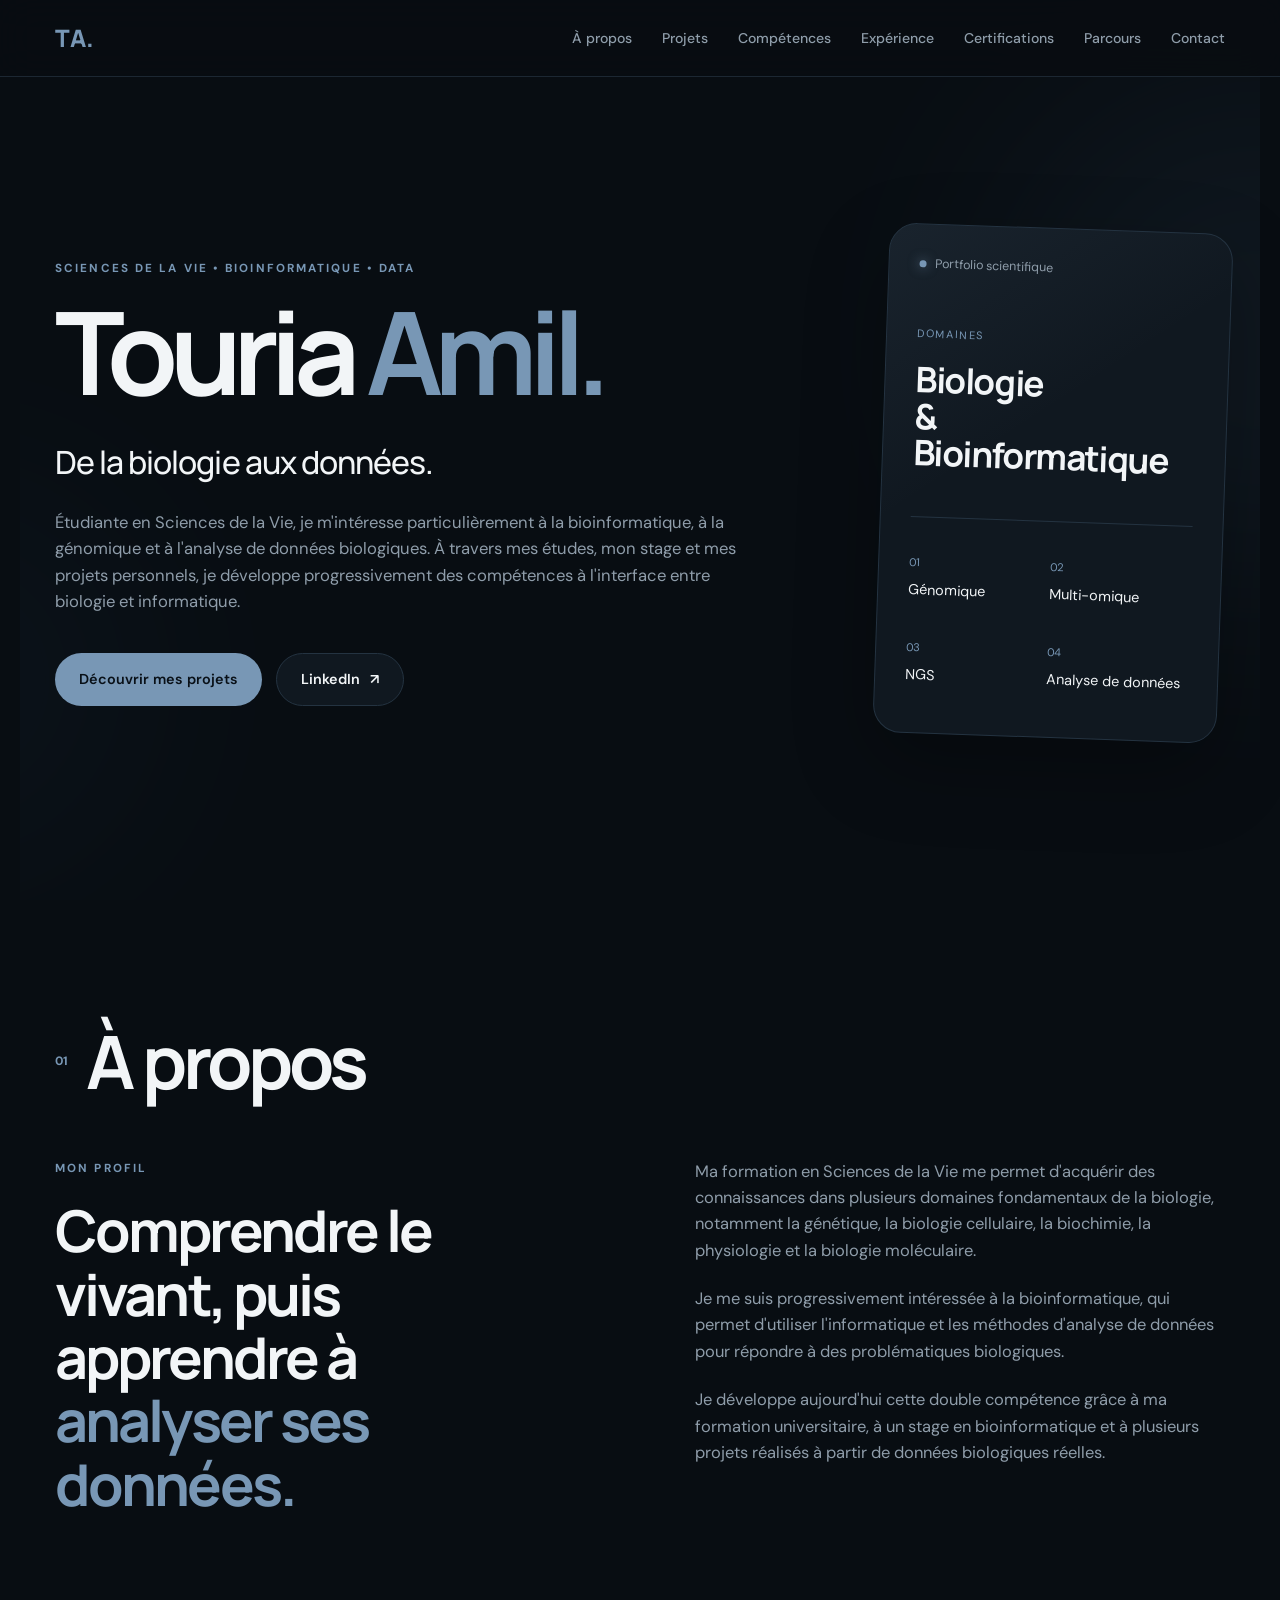
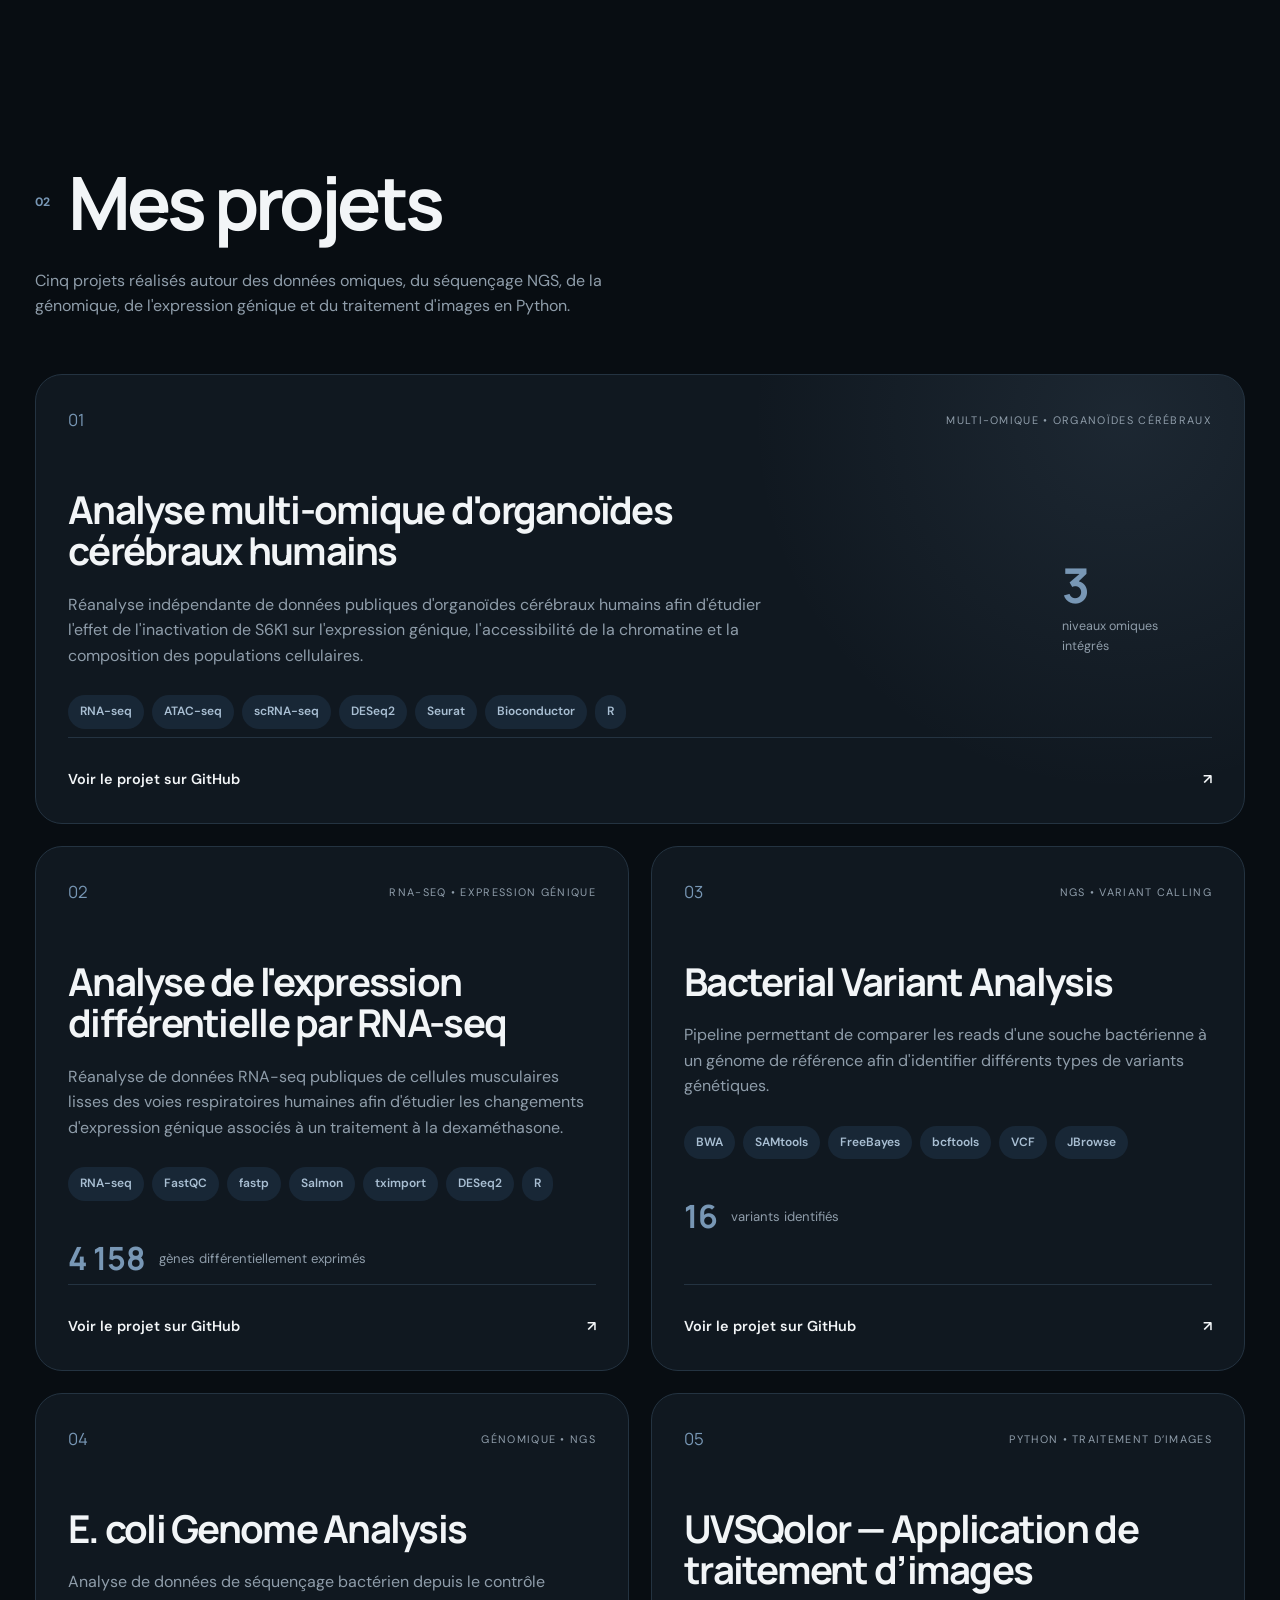
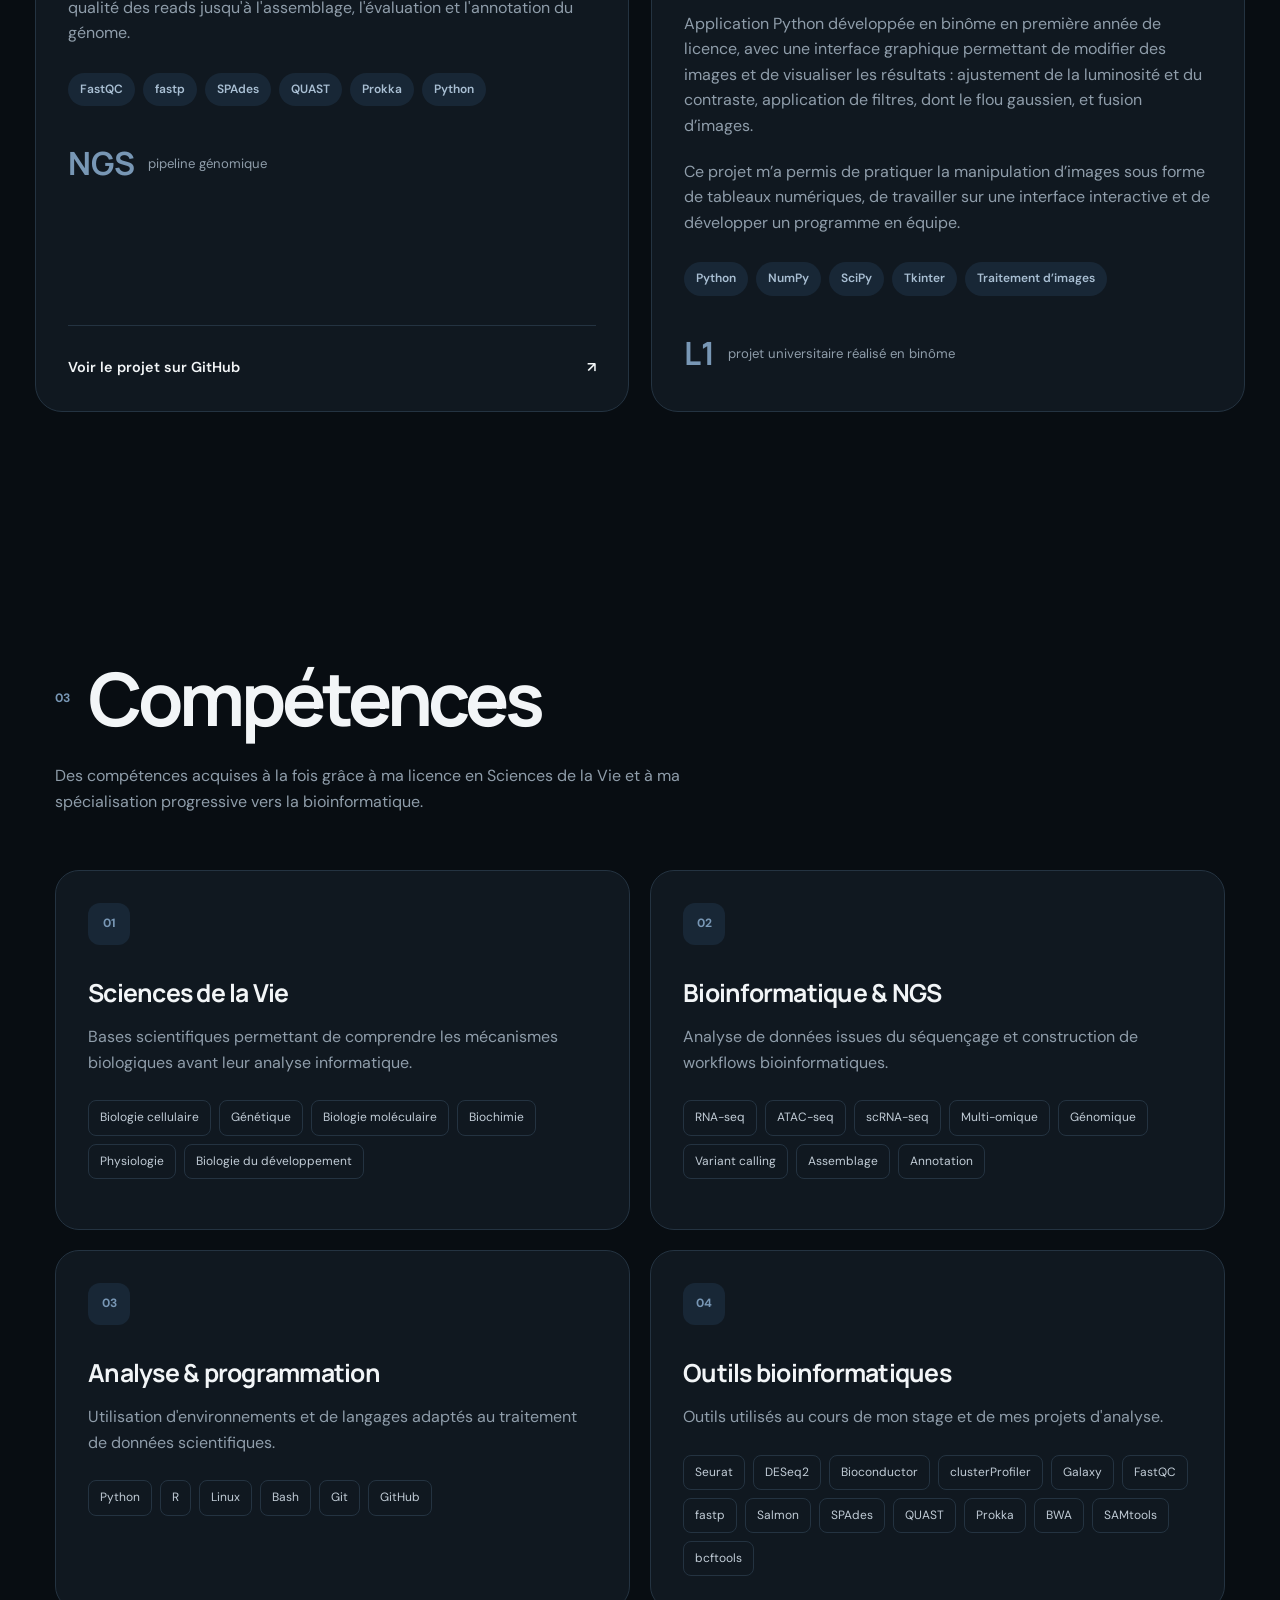
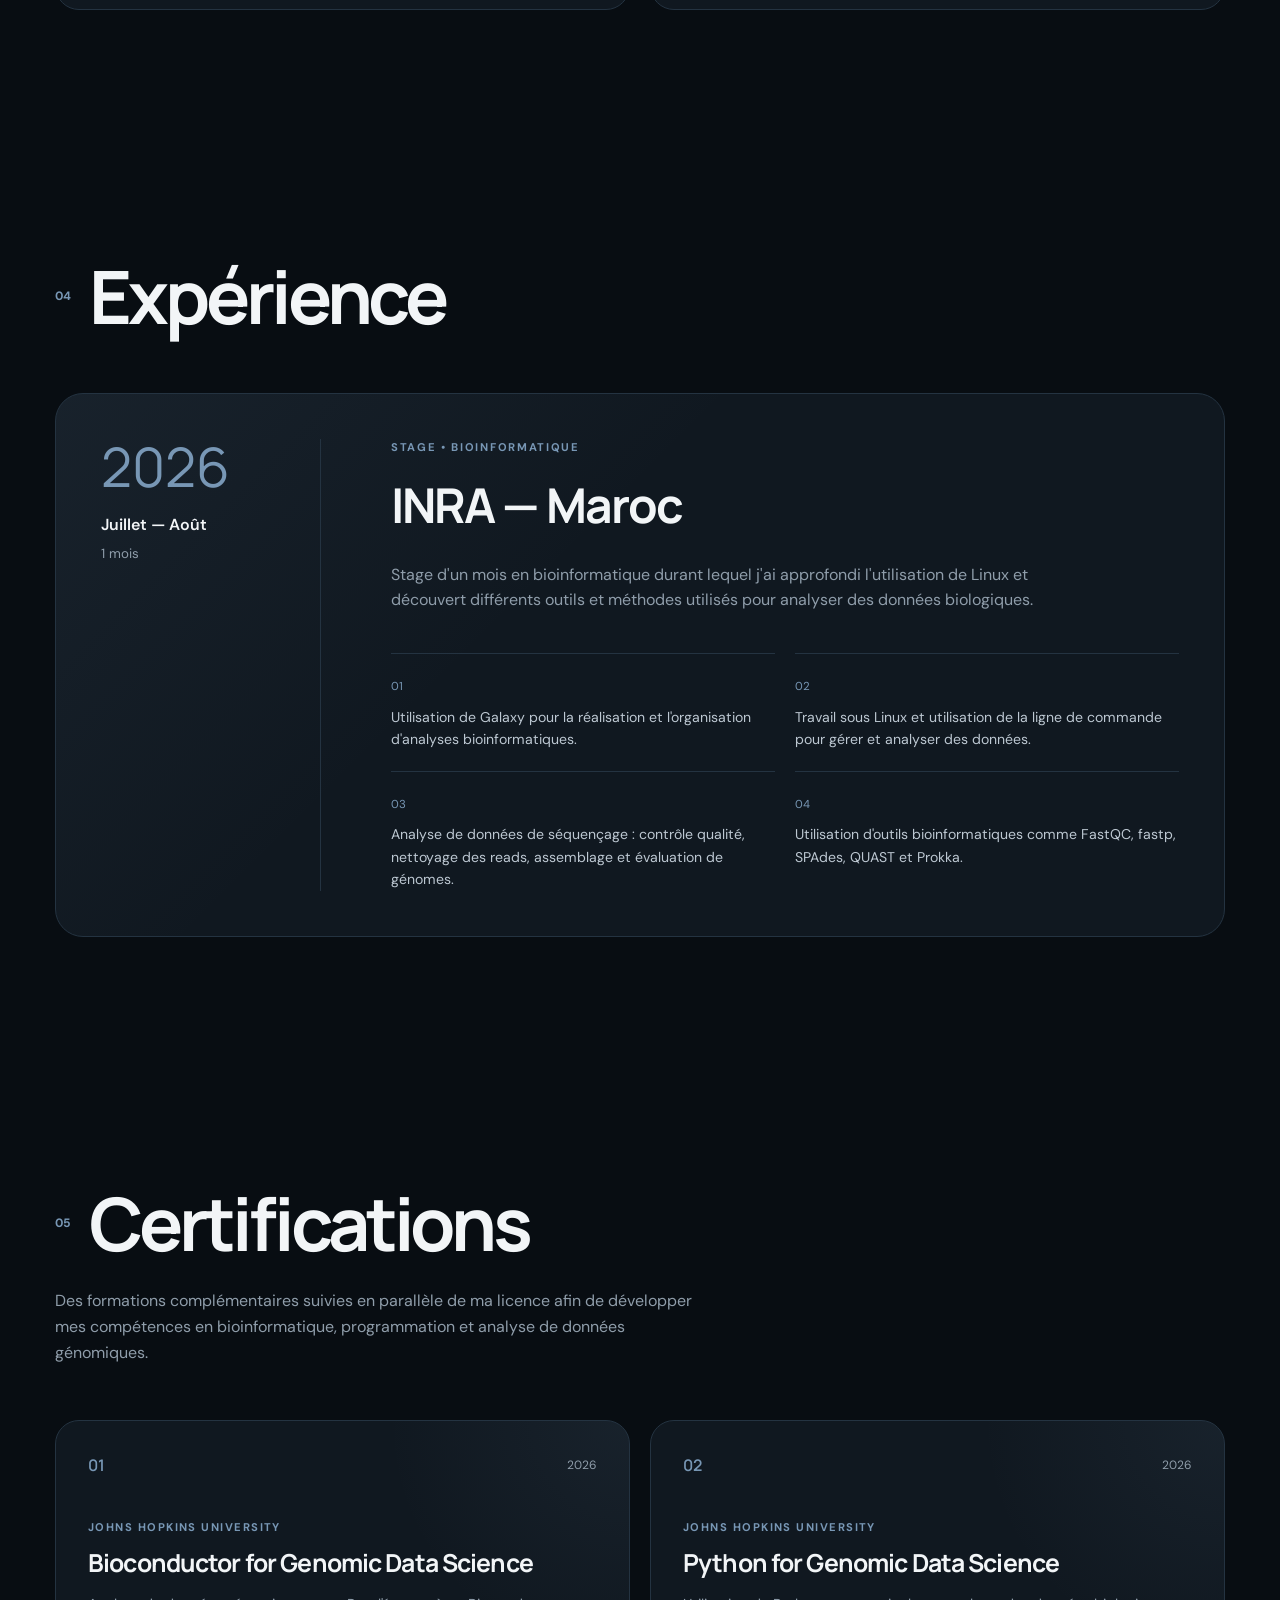
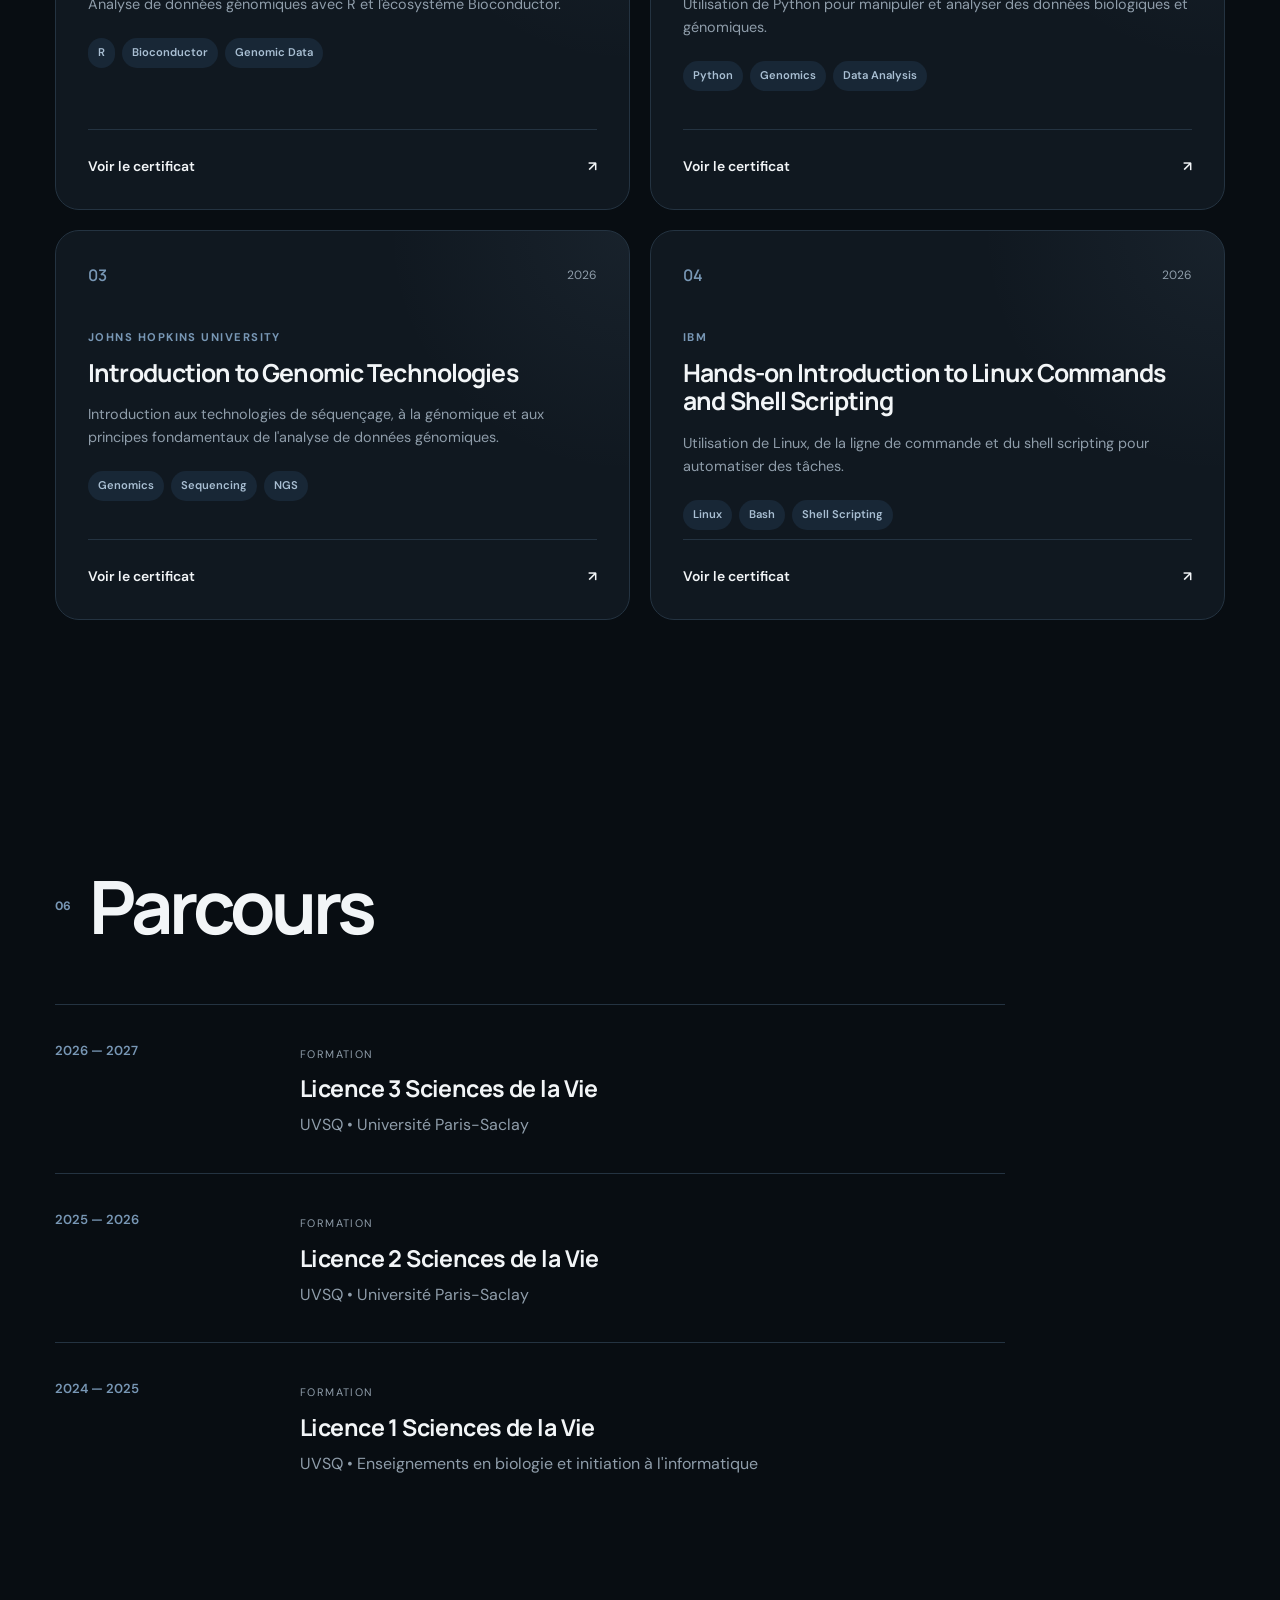
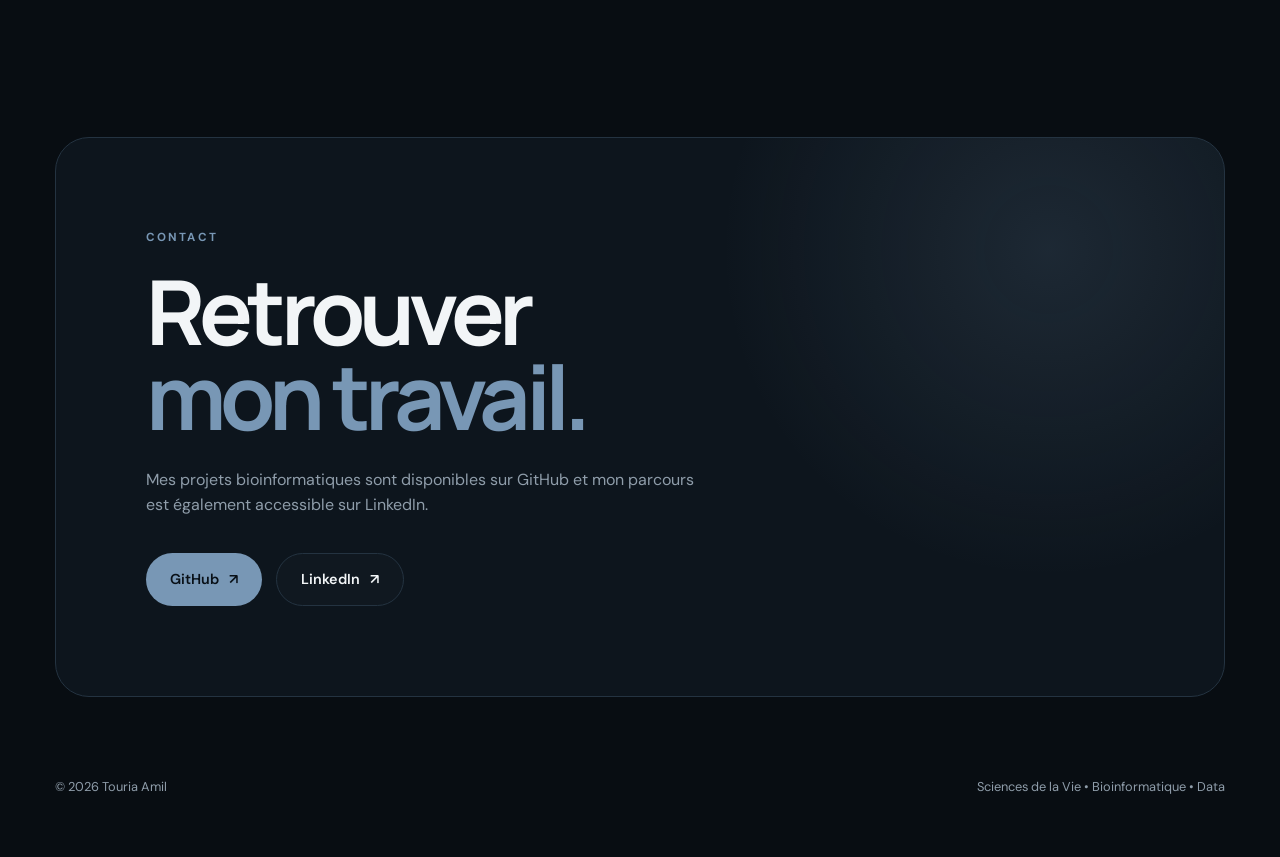
==== commit edeec06d: "Ajout du projet UVSQolor au portfolio" ====
--- a/index.html
+++ b/index.html
@@ -3,22 +3,17 @@
 
 <head>
     <meta charset="UTF-8">
-
-    <meta name="viewport"
-          content="width=device-width, initial-scale=1.0">
-
+    <meta name="viewport" content="width=device-width, initial-scale=1.0">
     <meta name="description"
           content="Portfolio de Touria Amil - Sciences de la Vie, bioinformatique et analyse de données biologiques">
 
     <title>Touria Amil | Portfolio</title>
-
     <link rel="stylesheet" href="style.css">
 </head>
 
 <body>
 
     <header class="header">
-
         <nav class="navbar">
 
             <a href="#accueil" class="logo">
@@ -26,7 +21,6 @@
             </a>
 
             <div class="nav-links">
-
                 <a href="#apropos">À propos</a>
                 <a href="#projets">Projets</a>
                 <a href="#competences">Compétences</a>
@@ -34,13 +28,10 @@
                 <a href="#certifications">Certifications</a>
                 <a href="#parcours">Parcours</a>
                 <a href="#contact">Contact</a>
-
             </div>
 
         </nav>
-
     </header>
-
 
     <main>
 
@@ -78,8 +69,7 @@
 
                 <div class="hero-buttons">
 
-                    <a href="#projets"
-                       class="btn btn-primary">
+                    <a href="#projets" class="btn btn-primary">
                         Découvrir mes projets
                     </a>
 
@@ -87,29 +77,21 @@
                        target="_blank"
                        rel="noopener noreferrer"
                        class="btn btn-secondary">
-
                         LinkedIn
                         <span>↗</span>
-
                     </a>
 
                 </div>
 
             </div>
 
-
             <div class="hero-visual">
 
                 <div class="profile-card">
 
                     <div class="profile-card-top">
-
                         <span class="status-dot"></span>
-
-                        <span>
-                            Portfolio scientifique
-                        </span>
-
+                        <span>Portfolio scientifique</span>
                     </div>
 
                     <div class="profile-main">
@@ -121,7 +103,7 @@
                         <h3>
                             Biologie
                             <br>
-                            &
+                            &amp;
                             <br>
                             Bioinformatique
                         </h3>
@@ -159,17 +141,11 @@
         </section>
 
 
-        <section id="apropos"
-                 class="section">
+        <section id="apropos" class="section">
 
             <div class="section-heading">
-
                 <span>01</span>
-
-                <h2>
-                    À propos
-                </h2>
-
+                <h2>À propos</h2>
             </div>
 
             <div class="about-grid">
@@ -221,26 +197,22 @@
         </section>
 
 
-        <section id="projets"
-                 class="section projects-section">
+        <section id="projets" class="section projects-section">
 
             <div class="section-heading">
-
                 <span>02</span>
-
-                <h2>
-                    Mes projets
-                </h2>
-
+                <h2>Mes projets</h2>
             </div>
 
             <p class="section-intro">
-                Quatre projets principaux réalisés autour des données omiques,
-                du séquençage NGS, de la génomique et de l'expression génique.
+                Cinq projets réalisés autour des données omiques, du séquençage NGS,
+                de la génomique, de l'expression génique et du traitement
+                d'images en Python.
             </p>
 
-
             <div class="projects-grid">
+
+                <!-- PROJET 01 -->
 
                 <article class="project-card project-featured">
 
@@ -273,7 +245,6 @@
                             </p>
 
                             <div class="tags">
-
                                 <span>RNA-seq</span>
                                 <span>ATAC-seq</span>
                                 <span>scRNA-seq</span>
@@ -281,16 +252,13 @@
                                 <span>Seurat</span>
                                 <span>Bioconductor</span>
                                 <span>R</span>
-
                             </div>
 
                         </div>
 
                         <div class="project-stat">
 
-                            <strong>
-                                3
-                            </strong>
+                            <strong>3</strong>
 
                             <p>
                                 niveaux omiques
@@ -307,18 +275,15 @@
                        rel="noopener noreferrer"
                        class="project-link">
 
-                        <span>
-                            Voir le projet sur GitHub
-                        </span>
-
-                        <span class="arrow">
-                            ↗
-                        </span>
-
-                    </a>
-
-                </article>
-
+                        <span>Voir le projet sur GitHub</span>
+                        <span class="arrow">↗</span>
+
+                    </a>
+
+                </article>
+
+
+                <!-- PROJET 02 -->
 
                 <article class="project-card">
 
@@ -348,7 +313,6 @@
                         </p>
 
                         <div class="tags">
-
                             <span>RNA-seq</span>
                             <span>FastQC</span>
                             <span>fastp</span>
@@ -356,14 +320,11 @@
                             <span>tximport</span>
                             <span>DESeq2</span>
                             <span>R</span>
-
                         </div>
 
                         <div class="small-stat">
 
-                            <strong>
-                                4 158
-                            </strong>
+                            <strong>4 158</strong>
 
                             <span>
                                 gènes différentiellement exprimés
@@ -378,18 +339,15 @@
                        rel="noopener noreferrer"
                        class="project-link">
 
-                        <span>
-                            Voir le projet sur GitHub
-                        </span>
-
-                        <span class="arrow">
-                            ↗
-                        </span>
-
-                    </a>
-
-                </article>
-
+                        <span>Voir le projet sur GitHub</span>
+                        <span class="arrow">↗</span>
+
+                    </a>
+
+                </article>
+
+
+                <!-- PROJET 03 -->
 
                 <article class="project-card">
 
@@ -418,21 +376,17 @@
                         </p>
 
                         <div class="tags">
-
                             <span>BWA</span>
                             <span>SAMtools</span>
                             <span>FreeBayes</span>
                             <span>bcftools</span>
                             <span>VCF</span>
                             <span>JBrowse</span>
-
                         </div>
 
                         <div class="small-stat">
 
-                            <strong>
-                                16
-                            </strong>
+                            <strong>16</strong>
 
                             <span>
                                 variants identifiés
@@ -447,18 +401,15 @@
                        rel="noopener noreferrer"
                        class="project-link">
 
-                        <span>
-                            Voir le projet sur GitHub
-                        </span>
-
-                        <span class="arrow">
-                            ↗
-                        </span>
-
-                    </a>
-
-                </article>
-
+                        <span>Voir le projet sur GitHub</span>
+                        <span class="arrow">↗</span>
+
+                    </a>
+
+                </article>
+
+
+                <!-- PROJET 04 -->
 
                 <article class="project-card">
 
@@ -487,21 +438,17 @@
                         </p>
 
                         <div class="tags">
-
                             <span>FastQC</span>
                             <span>fastp</span>
                             <span>SPAdes</span>
                             <span>QUAST</span>
                             <span>Prokka</span>
                             <span>Python</span>
-
                         </div>
 
                         <div class="small-stat">
 
-                            <strong>
-                                NGS
-                            </strong>
+                            <strong>NGS</strong>
 
                             <span>
                                 pipeline génomique
@@ -516,15 +463,71 @@
                        rel="noopener noreferrer"
                        class="project-link">
 
-                        <span>
-                            Voir le projet sur GitHub
-                        </span>
-
-                        <span class="arrow">
-                            ↗
-                        </span>
-
-                    </a>
+                        <span>Voir le projet sur GitHub</span>
+                        <span class="arrow">↗</span>
+
+                    </a>
+
+                </article>
+
+
+                <!-- PROJET 05 -->
+
+                <article class="project-card">
+
+                    <div class="project-header">
+
+                        <span class="project-number">
+                            05
+                        </span>
+
+                        <span class="project-category">
+                            PYTHON • TRAITEMENT D’IMAGES
+                        </span>
+
+                    </div>
+
+                    <div class="project-main">
+
+                        <h3>
+                            UVSQolor — Application de traitement d’images
+                        </h3>
+
+                        <p>
+                            Application Python développée en binôme en première
+                            année de licence, avec une interface graphique
+                            permettant de modifier des images et de visualiser
+                            les résultats : ajustement de la luminosité et du
+                            contraste, application de filtres, dont le flou
+                            gaussien, et fusion d’images.
+                        </p>
+
+                        <p>
+                            Ce projet m’a permis de pratiquer la manipulation
+                            d’images sous forme de tableaux numériques,
+                            de travailler sur une interface interactive
+                            et de développer un programme en équipe.
+                        </p>
+
+                        <div class="tags">
+                            <span>Python</span>
+                            <span>NumPy</span>
+                            <span>SciPy</span>
+                            <span>Tkinter</span>
+                            <span>Traitement d’images</span>
+                        </div>
+
+                        <div class="small-stat">
+
+                            <strong>L1</strong>
+
+                            <span>
+                                projet universitaire réalisé en binôme
+                            </span>
+
+                        </div>
+
+                    </div>
 
                 </article>
 
@@ -533,17 +536,11 @@
         </section>
 
 
-        <section id="competences"
-                 class="section skills-section">
+        <section id="competences" class="section skills-section">
 
             <div class="section-heading">
-
                 <span>03</span>
-
-                <h2>
-                    Compétences
-                </h2>
-
+                <h2>Compétences</h2>
             </div>
 
             <p class="section-intro">
@@ -554,16 +551,11 @@
 
             <div class="skills-grid">
 
-
                 <article class="skill-card">
 
-                    <div class="skill-icon">
-                        01
-                    </div>
-
-                    <h3>
-                        Sciences de la Vie
-                    </h3>
+                    <div class="skill-icon">01</div>
+
+                    <h3>Sciences de la Vie</h3>
 
                     <p>
                         Bases scientifiques permettant de comprendre
@@ -572,14 +564,12 @@
                     </p>
 
                     <div class="skill-list">
-
                         <span>Biologie cellulaire</span>
                         <span>Génétique</span>
                         <span>Biologie moléculaire</span>
                         <span>Biochimie</span>
                         <span>Physiologie</span>
                         <span>Biologie du développement</span>
-
                     </div>
 
                 </article>
@@ -587,13 +577,9 @@
 
                 <article class="skill-card">
 
-                    <div class="skill-icon">
-                        02
-                    </div>
-
-                    <h3>
-                        Bioinformatique & NGS
-                    </h3>
+                    <div class="skill-icon">02</div>
+
+                    <h3>Bioinformatique &amp; NGS</h3>
 
                     <p>
                         Analyse de données issues du séquençage et
@@ -601,7 +587,6 @@
                     </p>
 
                     <div class="skill-list">
-
                         <span>RNA-seq</span>
                         <span>ATAC-seq</span>
                         <span>scRNA-seq</span>
@@ -610,7 +595,6 @@
                         <span>Variant calling</span>
                         <span>Assemblage</span>
                         <span>Annotation</span>
-
                     </div>
 
                 </article>
@@ -618,13 +602,9 @@
 
                 <article class="skill-card">
 
-                    <div class="skill-icon">
-                        03
-                    </div>
-
-                    <h3>
-                        Analyse & programmation
-                    </h3>
+                    <div class="skill-icon">03</div>
+
+                    <h3>Analyse &amp; programmation</h3>
 
                     <p>
                         Utilisation d'environnements et de langages
@@ -632,14 +612,12 @@
                     </p>
 
                     <div class="skill-list">
-
                         <span>Python</span>
                         <span>R</span>
                         <span>Linux</span>
                         <span>Bash</span>
                         <span>Git</span>
                         <span>GitHub</span>
-
                     </div>
 
                 </article>
@@ -647,13 +625,9 @@
 
                 <article class="skill-card">
 
-                    <div class="skill-icon">
-                        04
-                    </div>
-
-                    <h3>
-                        Outils bioinformatiques
-                    </h3>
+                    <div class="skill-icon">04</div>
+
+                    <h3>Outils bioinformatiques</h3>
 
                     <p>
                         Outils utilisés au cours de mon stage
@@ -661,7 +635,6 @@
                     </p>
 
                     <div class="skill-list">
-
                         <span>Seurat</span>
                         <span>DESeq2</span>
                         <span>Bioconductor</span>
@@ -676,7 +649,6 @@
                         <span>BWA</span>
                         <span>SAMtools</span>
                         <span>bcftools</span>
-
                     </div>
 
                 </article>
@@ -686,26 +658,18 @@
         </section>
 
 
-        <section id="experience"
-                 class="section experience-section">
+        <section id="experience" class="section experience-section">
 
             <div class="section-heading">
-
                 <span>04</span>
-
-                <h2>
-                    Expérience
-                </h2>
-
+                <h2>Expérience</h2>
             </div>
 
             <div class="experience-card">
 
                 <div class="experience-date">
 
-                    <span>
-                        2026
-                    </span>
+                    <span>2026</span>
 
                     <p>
                         Juillet — Août
@@ -738,9 +702,7 @@
 
                         <div>
 
-                            <span>
-                                01
-                            </span>
+                            <span>01</span>
 
                             <p>
                                 Utilisation de Galaxy pour la réalisation
@@ -751,9 +713,7 @@
 
                         <div>
 
-                            <span>
-                                02
-                            </span>
+                            <span>02</span>
 
                             <p>
                                 Travail sous Linux et utilisation de la ligne
@@ -764,9 +724,7 @@
 
                         <div>
 
-                            <span>
-                                03
-                            </span>
+                            <span>03</span>
 
                             <p>
                                 Analyse de données de séquençage :
@@ -778,9 +736,7 @@
 
                         <div>
 
-                            <span>
-                                04
-                            </span>
+                            <span>04</span>
 
                             <p>
                                 Utilisation d'outils bioinformatiques
@@ -799,17 +755,11 @@
         </section>
 
 
-        <section id="certifications"
-                 class="section certifications-section">
+        <section id="certifications" class="section certifications-section">
 
             <div class="section-heading">
-
                 <span>05</span>
-
-                <h2>
-                    Certifications
-                </h2>
-
+                <h2>Certifications</h2>
             </div>
 
             <p class="section-intro">
@@ -820,7 +770,6 @@
 
             <div class="certifications-grid">
 
-
                 <article class="certification-card">
 
                     <div class="certification-top">
@@ -982,17 +931,11 @@
         </section>
 
 
-        <section id="parcours"
-                 class="section">
+        <section id="parcours" class="section">
 
             <div class="section-heading">
-
                 <span>06</span>
-
-                <h2>
-                    Parcours
-                </h2>
-
+                <h2>Parcours</h2>
             </div>
 
             <div class="timeline">
@@ -1005,9 +948,7 @@
 
                     <div class="timeline-content">
 
-                        <span>
-                            FORMATION
-                        </span>
+                        <span>FORMATION</span>
 
                         <h3>
                             Licence 3 Sciences de la Vie
@@ -1030,9 +971,7 @@
 
                     <div class="timeline-content">
 
-                        <span>
-                            FORMATION
-                        </span>
+                        <span>FORMATION</span>
 
                         <h3>
                             Licence 2 Sciences de la Vie
@@ -1055,9 +994,7 @@
 
                     <div class="timeline-content">
 
-                        <span>
-                            FORMATION
-                        </span>
+                        <span>FORMATION</span>
 
                         <h3>
                             Licence 1 Sciences de la Vie
@@ -1077,8 +1014,7 @@
         </section>
 
 
-        <section id="contact"
-                 class="contact-wrapper">
+        <section id="contact" class="contact-wrapper">
 
             <div class="contact-card">
 
@@ -1089,11 +1025,7 @@
                 <h2>
                     Retrouver
                     <br>
-
-                    <span>
-                        mon travail.
-                    </span>
-
+                    <span>mon travail.</span>
                 </h2>
 
                 <p class="contact-description">
@@ -1145,9 +1077,7 @@
 
     </footer>
 
-
     <script src="script.js"></script>
 
 </body>
-
 </html>
